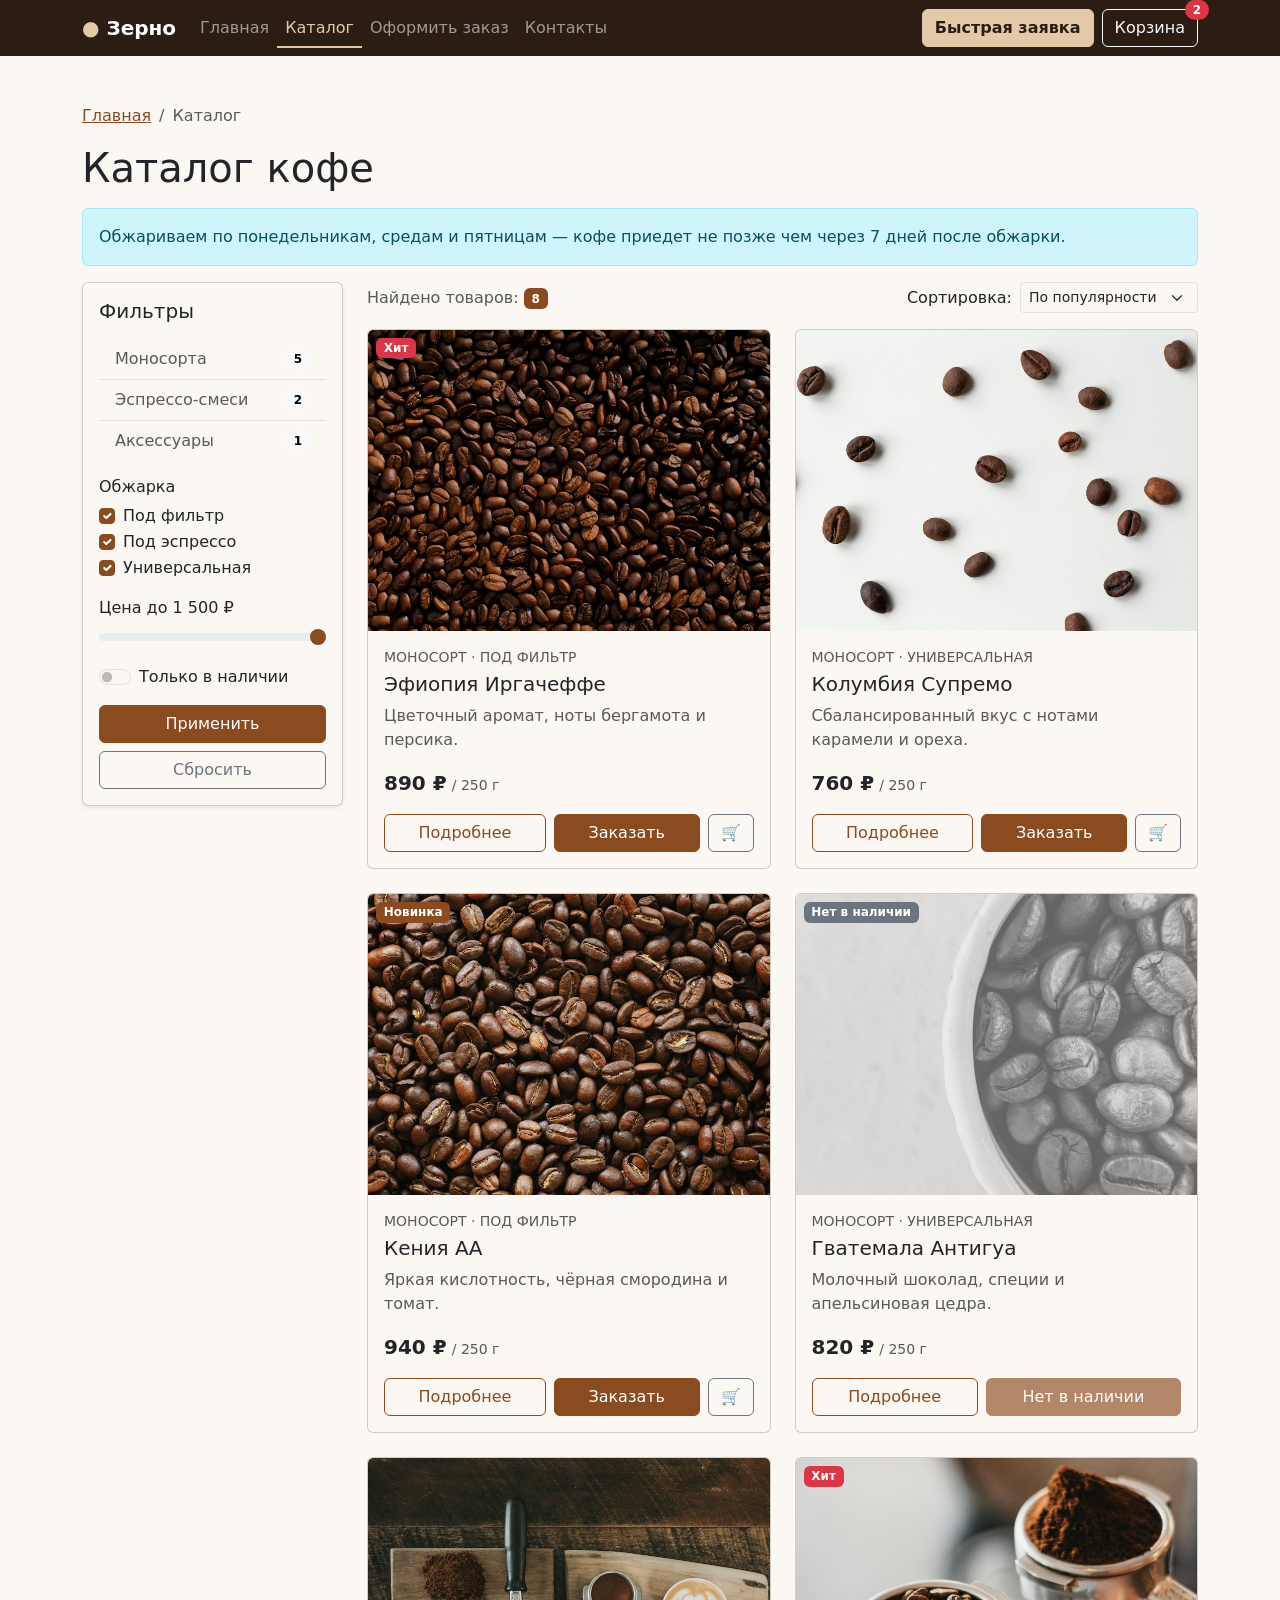
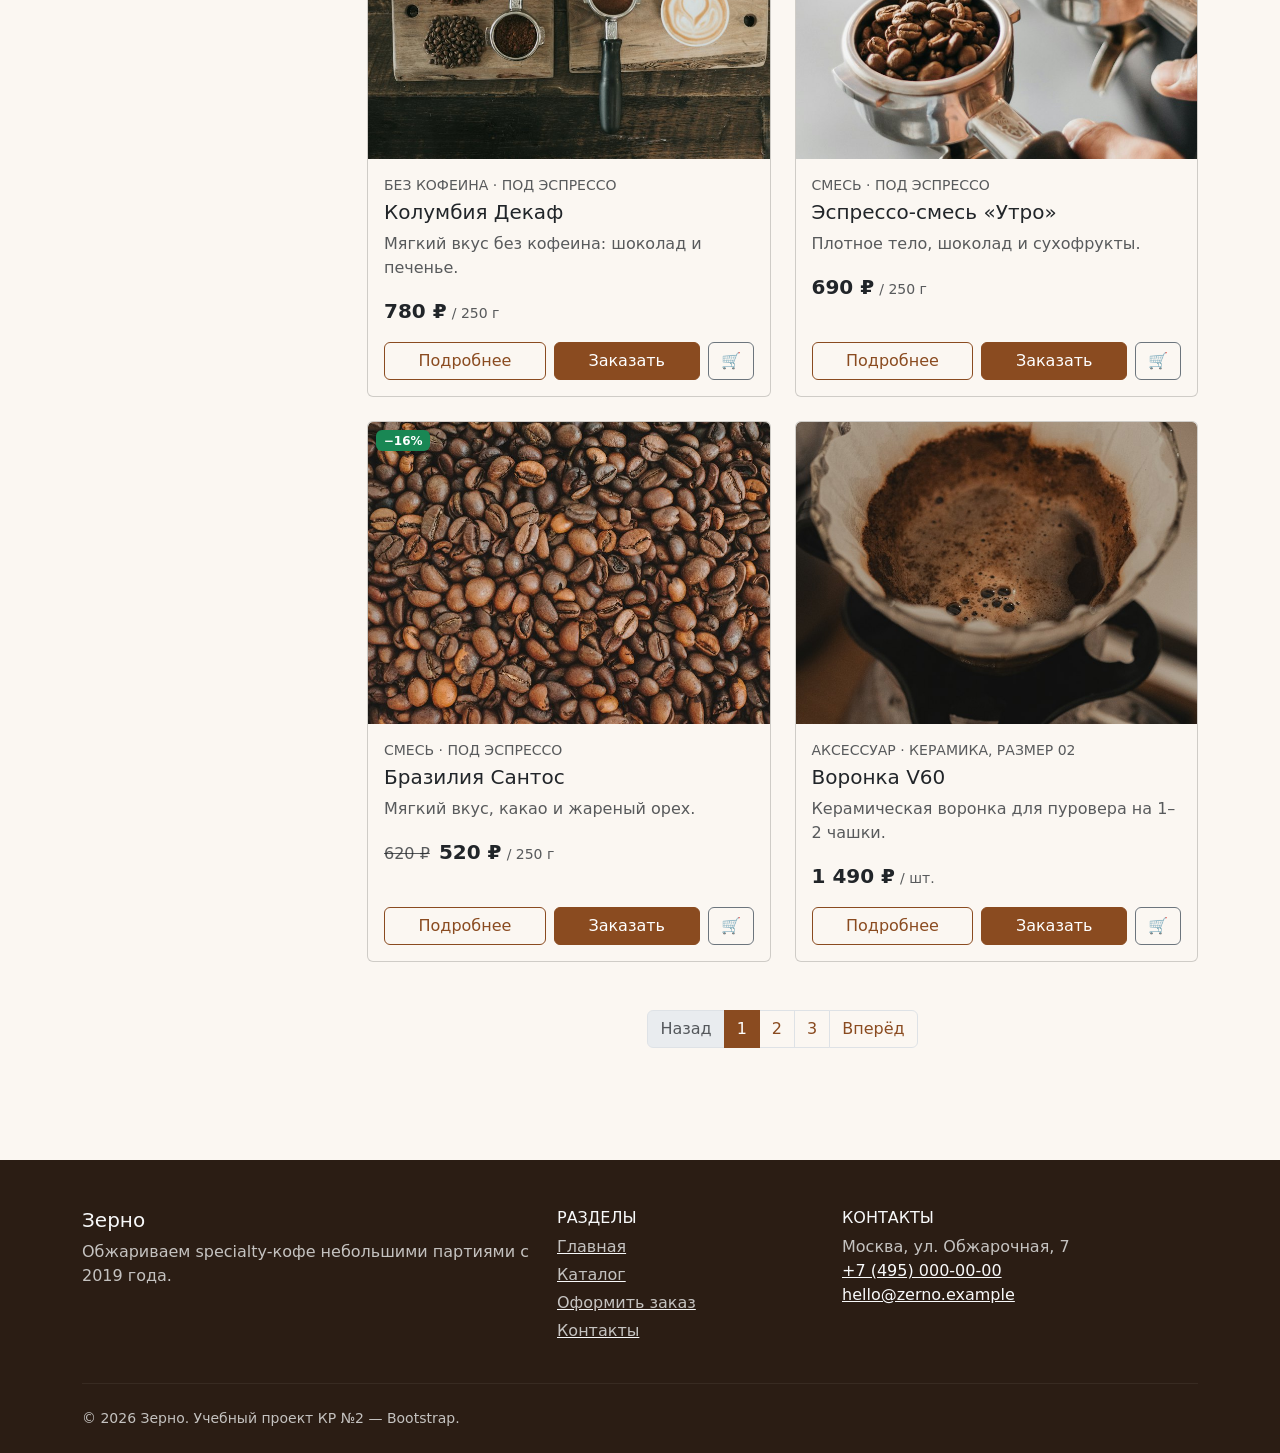
==== catalog.html @ fa315057 "fix: prepare Bootstrap project for submission" ====
<!DOCTYPE html>
<html lang="ru">
<head>
  <meta charset="UTF-8">
  <meta name="viewport" content="width=device-width, initial-scale=1.0">
  <title>Каталог — Зерно | Bootstrap</title>
  <meta name="description" content="Каталог кофе свежей обжарки на Bootstrap: моносорта, эспрессо-смеси и аксессуары.">
  <link rel="stylesheet" href="vendor/bootstrap/css/bootstrap.min.css">
  <link rel="stylesheet" href="css/custom.css">
</head>
<body>
  <nav class="navbar navbar-expand-lg navbar-dark bg-coffee sticky-top">
    <div class="container">
      <a class="navbar-brand fw-bold" href="index.html"><span class="brand-dot">●</span> Зерно</a>
      <button class="navbar-toggler" type="button" data-bs-toggle="collapse" data-bs-target="#mainNav"
        aria-controls="mainNav" aria-expanded="false" aria-label="Открыть меню">
        <span class="navbar-toggler-icon"></span>
      </button>
      <div class="collapse navbar-collapse" id="mainNav">
        <ul class="navbar-nav me-auto mb-2 mb-lg-0">
          <li class="nav-item"><a class="nav-link" href="index.html">Главная</a></li>
          <li class="nav-item"><a class="nav-link active" aria-current="page" href="catalog.html">Каталог</a></li>
          <li class="nav-item"><a class="nav-link" href="order.html">Оформить заказ</a></li>
          <li class="nav-item"><a class="nav-link" href="contacts.html">Контакты</a></li>
        </ul>
        <div class="d-flex gap-2 mt-3 mt-lg-0">
          <button class="btn btn-accent" type="button" data-bs-toggle="modal" data-bs-target="#orderModal">Быстрая заявка</button>
          <a class="btn btn-outline-light position-relative" href="order.html" aria-label="Корзина, 2 товара">
            Корзина
            <span class="position-absolute top-0 start-100 translate-middle badge rounded-pill bg-danger">2</span>
          </a>
        </div>
      </div>
    </div>
  </nav>

  <main class="container py-5">
    <nav aria-label="Хлебные крошки">
      <ol class="breadcrumb">
        <li class="breadcrumb-item"><a href="index.html">Главная</a></li>
        <li class="breadcrumb-item active" aria-current="page">Каталог</li>
      </ol>
    </nav>
    <h1 class="mb-3">Каталог кофе</h1>
    <div class="alert alert-info" role="alert">
      Обжариваем по понедельникам, средам и пятницам — кофе приедет не позже чем через 7 дней после обжарки.
    </div>

    <div class="row g-4">
        <div class="col-12 col-lg-3">
          <button class="btn btn-outline-primary w-100 d-lg-none mb-3" type="button" data-bs-toggle="collapse"
            data-bs-target="#filters" aria-expanded="false" aria-controls="filters">Показать фильтры</button>
          <div class="collapse d-lg-block" id="filters">
            <aside class="card shadow-sm filters-card" aria-label="Фильтры каталога">
              <div class="card-body">
                <h2 class="h5 mb-3">Фильтры</h2>
                <div class="list-group list-group-flush mb-3">
                  <a class="list-group-item list-group-item-action d-flex justify-content-between align-items-center" href="#">Моносорта<span class="badge text-bg-light rounded-pill">5</span></a>
                  <a class="list-group-item list-group-item-action d-flex justify-content-between align-items-center" href="#">Эспрессо-смеси<span class="badge text-bg-light rounded-pill">2</span></a>
                  <a class="list-group-item list-group-item-action d-flex justify-content-between align-items-center" href="#">Аксессуары<span class="badge text-bg-light rounded-pill">1</span></a>
                </div>
                <form action="#">
                  <h3 class="h6">Обжарка</h3>
                  <div class="form-check">
                    <input class="form-check-input" id="f-filter" type="checkbox" name="roast" value="filter" checked>
                    <label class="form-check-label" for="f-filter">Под фильтр</label>
                  </div>
                  <div class="form-check">
                    <input class="form-check-input" id="f-espresso" type="checkbox" name="roast" value="espresso" checked>
                    <label class="form-check-label" for="f-espresso">Под эспрессо</label>
                  </div>
                  <div class="form-check mb-3">
                    <input class="form-check-input" id="f-universal" type="checkbox" name="roast" value="universal" checked>
                    <label class="form-check-label" for="f-universal">Универсальная</label>
                  </div>
                  <label class="form-label h6" for="f-price">Цена до 1 500 ₽</label>
                  <input class="form-range mb-3" id="f-price" type="range" name="price" min="500" max="1500" step="50" value="1500">
                  <div class="form-check form-switch mb-3">
                    <input class="form-check-input" id="f-stock" type="checkbox" role="switch" name="in-stock">
                    <label class="form-check-label" for="f-stock">Только в наличии</label>
                  </div>
                  <div class="d-grid gap-2">
                    <button class="btn btn-primary" type="button">Применить</button>
                    <button class="btn btn-outline-secondary" type="reset">Сбросить</button>
                  </div>
                </form>
              </div>
            </aside>
          </div>
        </div>

        <div class="col-12 col-lg-9">
          <div class="d-flex flex-wrap justify-content-between align-items-center gap-2 mb-3">
            <p class="text-body-secondary mb-0">Найдено товаров: <span class="badge text-bg-primary">8</span></p>
            <div class="d-flex align-items-center gap-2">
              <label class="text-nowrap" for="sort">Сортировка:</label>
              <select class="form-select form-select-sm" id="sort" name="sort">
                <option value="popular">По популярности</option>
                <option value="price-asc">Сначала дешевле</option>
                <option value="price-desc">Сначала дороже</option>
              </select>
            </div>
          </div>
          <div class="row g-4">
            <div class="col-12 col-sm-6 col-xxl-4">
              <article class="card h-100 product-card">
                <span class="badge text-bg-danger position-absolute top-0 start-0 m-2">Хит</span>
                <img class="card-img-top" src="images/products/ethiopia.jpg" alt="Эфиопия Иргачеффе" width="800" height="600" loading="lazy">
                <div class="card-body d-flex flex-column">
                  <p class="small text-uppercase text-body-secondary mb-1">Моносорт · Под фильтр</p>
                  <h3 class="card-title h5">Эфиопия Иргачеффе</h3>
                  <p class="card-text text-body-secondary">Цветочный аромат, ноты бергамота и персика.</p>
                  <p class="mb-3"><span class="fs-5 fw-bold">890 ₽</span> <span class="small text-body-secondary">/ 250 г</span></p>
                  <div class="d-flex gap-2 mt-auto">
                    <a class="btn btn-outline-primary flex-fill" href="product.html">Подробнее</a>
                    <button class="btn btn-primary flex-fill" type="button" data-bs-toggle="modal" data-bs-target="#orderModal">Заказать</button>
                    <button class="btn btn-outline-secondary" type="button" data-cart-add aria-label="Добавить в корзину" title="В корзину">🛒</button>
                  </div>
                </div>
              </article>
            </div>
            <div class="col-12 col-sm-6 col-xxl-4">
              <article class="card h-100 product-card">
                <img class="card-img-top" src="images/products/colombia.jpg" alt="Колумбия Супремо" width="800" height="600" loading="lazy">
                <div class="card-body d-flex flex-column">
                  <p class="small text-uppercase text-body-secondary mb-1">Моносорт · Универсальная</p>
                  <h3 class="card-title h5">Колумбия Супремо</h3>
                  <p class="card-text text-body-secondary">Сбалансированный вкус с нотами карамели и ореха.</p>
                  <p class="mb-3"><span class="fs-5 fw-bold">760 ₽</span> <span class="small text-body-secondary">/ 250 г</span></p>
                  <div class="d-flex gap-2 mt-auto">
                    <a class="btn btn-outline-primary flex-fill" href="product.html">Подробнее</a>
                    <button class="btn btn-primary flex-fill" type="button" data-bs-toggle="modal" data-bs-target="#orderModal">Заказать</button>
                    <button class="btn btn-outline-secondary" type="button" data-cart-add aria-label="Добавить в корзину" title="В корзину">🛒</button>
                  </div>
                </div>
              </article>
            </div>
            <div class="col-12 col-sm-6 col-xxl-4">
              <article class="card h-100 product-card">
                <span class="badge text-bg-primary position-absolute top-0 start-0 m-2">Новинка</span>
                <img class="card-img-top" src="images/products/kenya.jpg" alt="Кения АА" width="800" height="600" loading="lazy">
                <div class="card-body d-flex flex-column">
                  <p class="small text-uppercase text-body-secondary mb-1">Моносорт · Под фильтр</p>
                  <h3 class="card-title h5">Кения АА</h3>
                  <p class="card-text text-body-secondary">Яркая кислотность, чёрная смородина и томат.</p>
                  <p class="mb-3"><span class="fs-5 fw-bold">940 ₽</span> <span class="small text-body-secondary">/ 250 г</span></p>
                  <div class="d-flex gap-2 mt-auto">
                    <a class="btn btn-outline-primary flex-fill" href="product.html">Подробнее</a>
                    <button class="btn btn-primary flex-fill" type="button" data-bs-toggle="modal" data-bs-target="#orderModal">Заказать</button>
                    <button class="btn btn-outline-secondary" type="button" data-cart-add aria-label="Добавить в корзину" title="В корзину">🛒</button>
                  </div>
                </div>
              </article>
            </div>
            <div class="col-12 col-sm-6 col-xxl-4">
              <article class="card h-100 product-card product-card--soldout">
                <span class="badge text-bg-secondary position-absolute top-0 start-0 m-2">Нет в наличии</span>
                <img class="card-img-top" src="images/products/guatemala.jpg" alt="Гватемала Антигуа" width="800" height="600" loading="lazy">
                <div class="card-body d-flex flex-column">
                  <p class="small text-uppercase text-body-secondary mb-1">Моносорт · Универсальная</p>
                  <h3 class="card-title h5">Гватемала Антигуа</h3>
                  <p class="card-text text-body-secondary">Молочный шоколад, специи и апельсиновая цедра.</p>
                  <p class="mb-3"><span class="fs-5 fw-bold">820 ₽</span> <span class="small text-body-secondary">/ 250 г</span></p>
                  <div class="d-flex gap-2 mt-auto">
                    <a class="btn btn-outline-primary flex-fill" href="product.html">Подробнее</a>
                    <button class="btn btn-primary flex-fill" type="button" disabled>Нет в наличии</button>
                  </div>
                </div>
              </article>
            </div>
            <div class="col-12 col-sm-6 col-xxl-4">
              <article class="card h-100 product-card">
                <img class="card-img-top" src="images/products/decaf.jpg" alt="Колумбия Декаф" width="800" height="600" loading="lazy">
                <div class="card-body d-flex flex-column">
                  <p class="small text-uppercase text-body-secondary mb-1">Без кофеина · Под эспрессо</p>
                  <h3 class="card-title h5">Колумбия Декаф</h3>
                  <p class="card-text text-body-secondary">Мягкий вкус без кофеина: шоколад и печенье.</p>
                  <p class="mb-3"><span class="fs-5 fw-bold">780 ₽</span> <span class="small text-body-secondary">/ 250 г</span></p>
                  <div class="d-flex gap-2 mt-auto">
                    <a class="btn btn-outline-primary flex-fill" href="product.html">Подробнее</a>
                    <button class="btn btn-primary flex-fill" type="button" data-bs-toggle="modal" data-bs-target="#orderModal">Заказать</button>
                    <button class="btn btn-outline-secondary" type="button" data-cart-add aria-label="Добавить в корзину" title="В корзину">🛒</button>
                  </div>
                </div>
              </article>
            </div>
            <div class="col-12 col-sm-6 col-xxl-4">
              <article class="card h-100 product-card">
                <span class="badge text-bg-danger position-absolute top-0 start-0 m-2">Хит</span>
                <img class="card-img-top" src="images/products/utro.jpg" alt="Эспрессо-смесь «Утро»" width="800" height="600" loading="lazy">
                <div class="card-body d-flex flex-column">
                  <p class="small text-uppercase text-body-secondary mb-1">Смесь · Под эспрессо</p>
                  <h3 class="card-title h5">Эспрессо-смесь «Утро»</h3>
                  <p class="card-text text-body-secondary">Плотное тело, шоколад и сухофрукты.</p>
                  <p class="mb-3"><span class="fs-5 fw-bold">690 ₽</span> <span class="small text-body-secondary">/ 250 г</span></p>
                  <div class="d-flex gap-2 mt-auto">
                    <a class="btn btn-outline-primary flex-fill" href="product.html">Подробнее</a>
                    <button class="btn btn-primary flex-fill" type="button" data-bs-toggle="modal" data-bs-target="#orderModal">Заказать</button>
                    <button class="btn btn-outline-secondary" type="button" data-cart-add aria-label="Добавить в корзину" title="В корзину">🛒</button>
                  </div>
                </div>
              </article>
            </div>
            <div class="col-12 col-sm-6 col-xxl-4">
              <article class="card h-100 product-card">
                <span class="badge text-bg-success position-absolute top-0 start-0 m-2">−16%</span>
                <img class="card-img-top" src="images/products/brazil.jpg" alt="Бразилия Сантос" width="800" height="600" loading="lazy">
                <div class="card-body d-flex flex-column">
                  <p class="small text-uppercase text-body-secondary mb-1">Смесь · Под эспрессо</p>
                  <h3 class="card-title h5">Бразилия Сантос</h3>
                  <p class="card-text text-body-secondary">Мягкий вкус, какао и жареный орех.</p>
                  <p class="mb-3"><s class="text-body-secondary me-1">620 ₽</s> <span class="fs-5 fw-bold">520 ₽</span> <span class="small text-body-secondary">/ 250 г</span></p>
                  <div class="d-flex gap-2 mt-auto">
                    <a class="btn btn-outline-primary flex-fill" href="product.html">Подробнее</a>
                    <button class="btn btn-primary flex-fill" type="button" data-bs-toggle="modal" data-bs-target="#orderModal">Заказать</button>
                    <button class="btn btn-outline-secondary" type="button" data-cart-add aria-label="Добавить в корзину" title="В корзину">🛒</button>
                  </div>
                </div>
              </article>
            </div>
            <div class="col-12 col-sm-6 col-xxl-4">
              <article class="card h-100 product-card">
                <img class="card-img-top" src="images/products/v60.jpg" alt="Воронка V60" width="800" height="600" loading="lazy">
                <div class="card-body d-flex flex-column">
                  <p class="small text-uppercase text-body-secondary mb-1">Аксессуар · Керамика, размер 02</p>
                  <h3 class="card-title h5">Воронка V60</h3>
                  <p class="card-text text-body-secondary">Керамическая воронка для пуровера на 1–2 чашки.</p>
                  <p class="mb-3"><span class="fs-5 fw-bold">1 490 ₽</span> <span class="small text-body-secondary">/ шт.</span></p>
                  <div class="d-flex gap-2 mt-auto">
                    <a class="btn btn-outline-primary flex-fill" href="product.html">Подробнее</a>
                    <button class="btn btn-primary flex-fill" type="button" data-bs-toggle="modal" data-bs-target="#orderModal">Заказать</button>
                    <button class="btn btn-outline-secondary" type="button" data-cart-add aria-label="Добавить в корзину" title="В корзину">🛒</button>
                  </div>
                </div>
              </article>
            </div>
          </div>

          <nav class="mt-5" aria-label="Страницы каталога">
            <ul class="pagination justify-content-center">
              <li class="page-item disabled"><span class="page-link">Назад</span></li>
              <li class="page-item active" aria-current="page"><span class="page-link">1</span></li>
              <li class="page-item"><a class="page-link" href="#">2</a></li>
              <li class="page-item"><a class="page-link" href="#">3</a></li>
              <li class="page-item"><a class="page-link" href="#">Вперёд</a></li>
            </ul>
          </nav>
        </div>
    </div>
  </main>

  <footer class="bg-coffee text-light pt-5 pb-4 mt-5">
    <div class="container">
      <div class="row g-4">
        <div class="col-12 col-md-5">
          <h2 class="h5">Зерно</h2>
          <p class="text-light text-opacity-75 mb-0">Обжариваем specialty-кофе небольшими партиями с 2019 года.</p>
        </div>
        <div class="col-6 col-md-3">
          <h2 class="h6 text-uppercase">Разделы</h2>
          <ul class="list-unstyled d-grid gap-1">
            <li><a class="link-light link-opacity-75 link-opacity-100-hover" href="index.html">Главная</a></li>
            <li><a class="link-light link-opacity-75 link-opacity-100-hover" href="catalog.html">Каталог</a></li>
            <li><a class="link-light link-opacity-75 link-opacity-100-hover" href="order.html">Оформить заказ</a></li>
            <li><a class="link-light link-opacity-75 link-opacity-100-hover" href="contacts.html">Контакты</a></li>
          </ul>
        </div>
        <div class="col-6 col-md-4">
          <h2 class="h6 text-uppercase">Контакты</h2>
          <address class="mb-0 text-light text-opacity-75">
            Москва, ул. Обжарочная, 7<br>
            <a class="link-light" href="tel:+74950000000">+7 (495) 000-00-00</a><br>
            <a class="link-light" href="mailto:hello@zerno.example">hello@zerno.example</a>
          </address>
        </div>
      </div>
      <hr class="border-light border-opacity-25 my-4">
      <p class="small text-light text-opacity-75 mb-0">&copy; 2026 Зерно. Учебный проект КР №2 — Bootstrap.</p>
    </div>
  </footer>

  <div class="modal fade" id="orderModal" tabindex="-1" aria-labelledby="orderModalLabel" aria-hidden="true">
    <div class="modal-dialog modal-dialog-centered">
      <div class="modal-content">
        <form class="needs-validation" action="#" method="post" novalidate>
          <div class="modal-header">
            <h2 class="modal-title fs-5" id="orderModalLabel">Быстрая заявка</h2>
            <button class="btn-close" type="button" data-bs-dismiss="modal" aria-label="Закрыть"></button>
          </div>
          <div class="modal-body">
            <p class="text-body-secondary small">Оставьте контакты — менеджер перезвонит и уточнит детали заказа.</p>
            <div class="row g-3">
              <div class="col-12">
                <label class="form-label" for="modal-name">Имя <span class="text-danger">*</span></label>
                <input class="form-control" id="modal-name" name="name" type="text" placeholder="Иван" minlength="2" autocomplete="given-name" required>
                <div class="invalid-feedback">Введите имя (минимум 2 символа).</div>
              </div>
              <div class="col-12">
                <label class="form-label" for="modal-phone">Телефон <span class="text-danger">*</span></label>
                <div class="input-group has-validation">
                  <span class="input-group-text">+7</span>
                  <input class="form-control" id="modal-phone" name="phone" type="tel" placeholder="999 123-45-67"
                    pattern="[0-9\s\-]{10,13}" autocomplete="tel-national" required>
                  <div class="invalid-feedback">Введите 10 цифр номера.</div>
                </div>
              </div>
              <div class="col-12">
                <label class="form-label" for="modal-email">E-mail <span class="text-danger">*</span></label>
                <div class="input-group has-validation">
                  <span class="input-group-text">@</span>
                  <input class="form-control" id="modal-email" name="email" type="email" placeholder="name@example.com" autocomplete="email" required>
                  <div class="invalid-feedback">Введите корректный e-mail.</div>
                </div>
              </div>
              <div class="col-12">
                <label class="form-label" for="modal-product">Товар <span class="text-danger">*</span></label>
                <select class="form-select" id="modal-product" name="product" required>
                  <option value="">Выберите товар</option>
                  <option value="ethiopia">Эфиопия Иргачеффе</option>
                  <option value="colombia">Колумбия Супремо</option>
                  <option value="kenya">Кения АА</option>
                  <option value="decaf">Колумбия Декаф</option>
                  <option value="utro">Эспрессо-смесь «Утро»</option>
                  <option value="brazil">Бразилия Сантос</option>
                  <option value="v60">Воронка V60</option>
                </select>
                <div class="invalid-feedback">Выберите товар.</div>
              </div>
              <div class="col-12">
                <label class="form-label" for="modal-comment">Комментарий</label>
                <textarea class="form-control" id="modal-comment" name="comment" rows="3" maxlength="500" placeholder="Например: позвоните перед доставкой"></textarea>
              </div>
              <div class="col-12">
                <div class="form-check">
                  <input class="form-check-input" id="modal-agree" name="agree" type="checkbox" required>
                  <label class="form-check-label" for="modal-agree">Я согласен на обработку персональных данных</label>
                  <div class="invalid-feedback">Нужно согласие на обработку данных.</div>
                </div>
              </div>
            </div>
          <div class="alert alert-success d-none mt-3 mb-0" role="alert" data-form-success>
            Заявка отправлена! Перезвоним в течение 30 минут.
          </div>
          </div>
          <div class="modal-footer">
            <button class="btn btn-outline-secondary" type="button" data-bs-dismiss="modal">Отмена</button>
            <button class="btn btn-primary" type="submit">Отправить заявку</button>
          </div>
        </form>
      </div>
    </div>
  </div>

  <div class="toast-container position-fixed bottom-0 end-0 p-3">
    <div class="toast align-items-center text-bg-dark border-0" id="cartToast" role="status" aria-live="polite" aria-atomic="true">
      <div class="d-flex">
        <div class="toast-body">Товар добавлен в корзину ☕</div>
        <button class="btn-close btn-close-white me-2 m-auto" type="button" data-bs-dismiss="toast" aria-label="Закрыть"></button>
      </div>
    </div>
  </div>

  <script src="vendor/bootstrap/js/bootstrap.bundle.min.js"></script>
  <script src="js/main.js"></script>
</body>
</html>
---- css/custom.css ----
/* =========================================================
   custom.css — точечная настройка проекта поверх Bootstrap.
   Подключается ПОСЛЕ bootstrap.min.css, поэтому может
   переопределять его стили. Bootstrap здесь не дублируется.
   ========================================================= */

/* 1. Фирменные цвета проекта */
:root {
  --brand-coffee: #2b1d14;
  --brand-primary: #8a4b20;
  --brand-primary-dark: #6a3812;
  --brand-accent: #e3c9a8;
  --brand-cream: #fbf7f2;

  /* Цвет ссылок и фокуса Bootstrap — в тон проекта */
  --bs-link-color: var(--brand-primary);
  --bs-link-color-rgb: 138, 75, 32;
  --bs-link-hover-color: var(--brand-primary-dark);
  --bs-link-hover-color-rgb: 106, 56, 18;
  --bs-primary-rgb: 138, 75, 32;
  --bs-body-bg: var(--brand-cream);
}

body {
  background-color: var(--brand-cream);
}

.bg-coffee {
  background-color: var(--brand-coffee);
}

.brand-dot {
  color: var(--brand-accent);
}

/* 2. Кнопки: переопределяем CSS-переменные компонента btn */
.btn-primary {
  --bs-btn-bg: var(--brand-primary);
  --bs-btn-border-color: var(--brand-primary);
  --bs-btn-hover-bg: var(--brand-primary-dark);
  --bs-btn-hover-border-color: var(--brand-primary-dark);
  --bs-btn-active-bg: var(--brand-primary-dark);
  --bs-btn-active-border-color: var(--brand-primary-dark);
  --bs-btn-disabled-bg: var(--brand-primary);
  --bs-btn-disabled-border-color: var(--brand-primary);
  --bs-btn-focus-shadow-rgb: 138, 75, 32;
}

.btn-outline-primary {
  --bs-btn-color: var(--brand-primary);
  --bs-btn-border-color: var(--brand-primary);
  --bs-btn-hover-bg: var(--brand-primary);
  --bs-btn-hover-border-color: var(--brand-primary);
  --bs-btn-active-bg: var(--brand-primary);
  --bs-btn-active-border-color: var(--brand-primary);
  --bs-btn-focus-shadow-rgb: 138, 75, 32;
}

/* Собственный вариант кнопки, которого нет в Bootstrap */
.btn-accent {
  --bs-btn-bg: var(--brand-accent);
  --bs-btn-border-color: var(--brand-accent);
  --bs-btn-color: var(--brand-coffee);
  --bs-btn-hover-bg: #ffffff;
  --bs-btn-hover-border-color: #ffffff;
  --bs-btn-hover-color: var(--brand-coffee);
  --bs-btn-active-bg: #ffffff;
  --bs-btn-active-color: var(--brand-coffee);
  --bs-btn-focus-shadow-rgb: 227, 201, 168;
  font-weight: 600;
}

/* 3. Навигация */
.navbar .nav-link.active {
  color: var(--brand-accent);
  box-shadow: inset 0 -2px 0 var(--brand-accent);
}

/* 4. Hero-блок */
.hero {
  background:
    radial-gradient(circle at 85% 20%, rgba(227, 201, 168, 0.25), transparent 45%),
    linear-gradient(135deg, var(--brand-coffee) 0%, #4a2e1c 100%);
}

/* 5. Преимущества */
.advantage-card__icon {
  display: inline-flex;
  align-items: center;
  justify-content: center;
  width: 56px;
  height: 56px;
  border-radius: 50%;
  background-color: var(--brand-accent);
  font-size: 1.6rem;
}

/* 6. Карточки товаров: собственная модификация card */
.product-card {
  overflow: hidden;
  transition: transform 0.2s ease, box-shadow 0.2s ease;
}

.product-card:hover {
  transform: translateY(-4px);
  box-shadow: 0 0.75rem 1.5rem rgba(43, 29, 20, 0.15);
}

.product-card .card-img-top,
#productGallery .carousel-item img {
  height: auto;
  aspect-ratio: 4 / 3;
  object-fit: cover;
}

.product-card .badge {
  z-index: 1;
}

.product-card--soldout .card-img-top {
  filter: grayscale(1);
  opacity: 0.6;
}

/* 7. Каталог: фильтры прилипают при прокрутке на больших экранах */
@media (min-width: 992px) {
  .filters-card {
    position: sticky;
    top: 5.5rem;
  }
}

.pagination {
  --bs-pagination-color: var(--brand-primary);
  --bs-pagination-hover-color: var(--brand-primary-dark);
  --bs-pagination-active-bg: var(--brand-primary);
  --bs-pagination-active-border-color: var(--brand-primary);
  --bs-pagination-focus-color: var(--brand-primary-dark);
}

.form-check-input:checked,
.form-range::-webkit-slider-thumb {
  background-color: var(--brand-primary);
  border-color: var(--brand-primary);
}

.form-range::-moz-range-thumb {
  background-color: var(--brand-primary);
}

/* 8. Видимый фокус полей формы в фирменном цвете */
.form-control:focus,
.form-select:focus,
.form-check-input:focus {
  border-color: var(--brand-accent);
  box-shadow: 0 0 0 0.25rem rgba(138, 75, 32, 0.25);
}

/* 9. Вкладки и аккордеон */
.nav-tabs .nav-link {
  color: var(--brand-primary);
}

.nav-tabs .nav-link.active {
  font-weight: 600;
  color: var(--brand-coffee);
}

.accordion {
  --bs-accordion-active-bg: #f1e3d3;
  --bs-accordion-active-color: var(--brand-coffee);
  --bs-accordion-btn-focus-box-shadow: 0 0 0 0.25rem rgba(138, 75, 32, 0.25);
}

/* 10. Страница заказа и контакты */
.progress-coffee {
  background-color: var(--brand-primary);
}

.order-summary {
  position: sticky;
  top: 5.5rem;
}

.map-placeholder {
  min-height: 280px;
  background-color: #f1e3d3;
  background-image:
    linear-gradient(90deg, rgba(255, 255, 255, 0.7) 2px, transparent 2px),
    linear-gradient(rgba(255, 255, 255, 0.7) 2px, transparent 2px);
  background-size: 48px 48px;
}

/* 11. Карусель отзывов */
#reviewsCarousel .carousel-indicators {
  margin-bottom: 0;
}

/* 12. Уменьшение анимаций по настройке системы */
@media (prefers-reduced-motion: reduce) {
  .product-card {
    transition: none;
  }

  .product-card:hover {
    transform: none;
  }
}
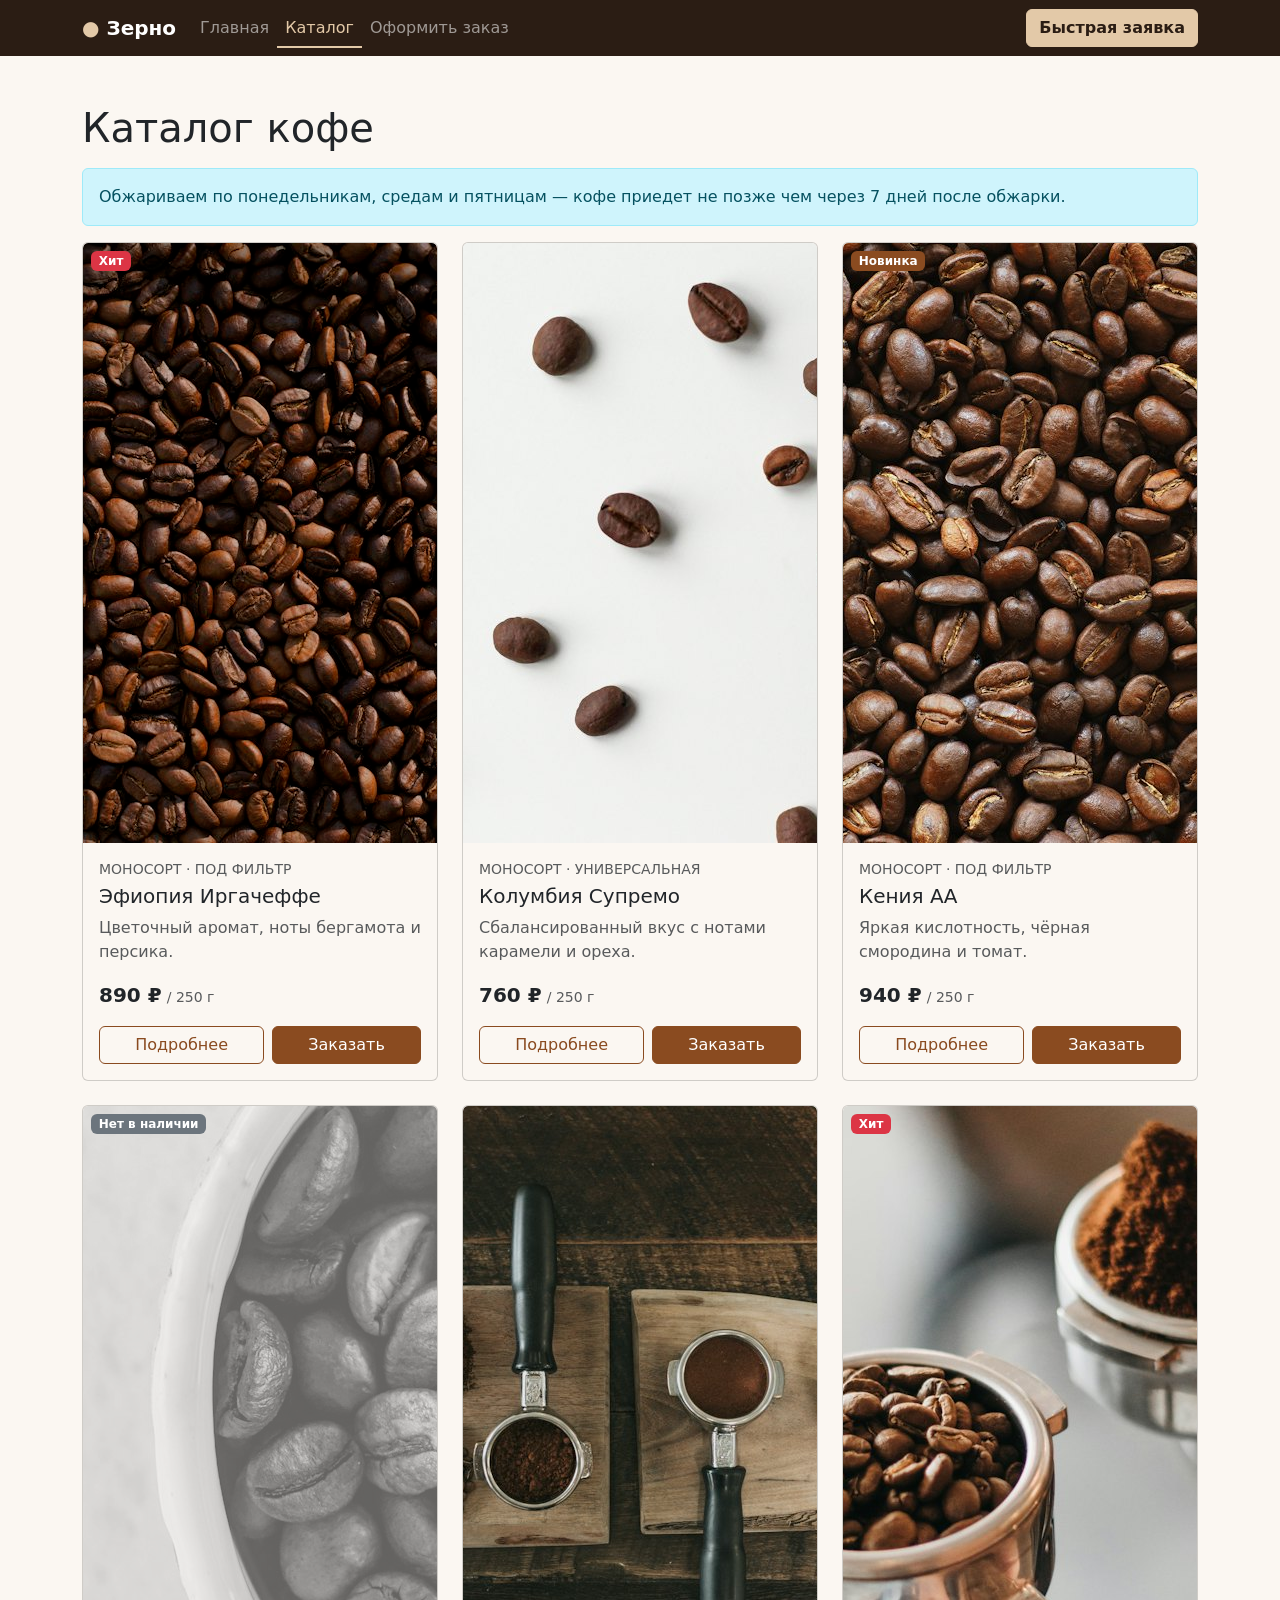
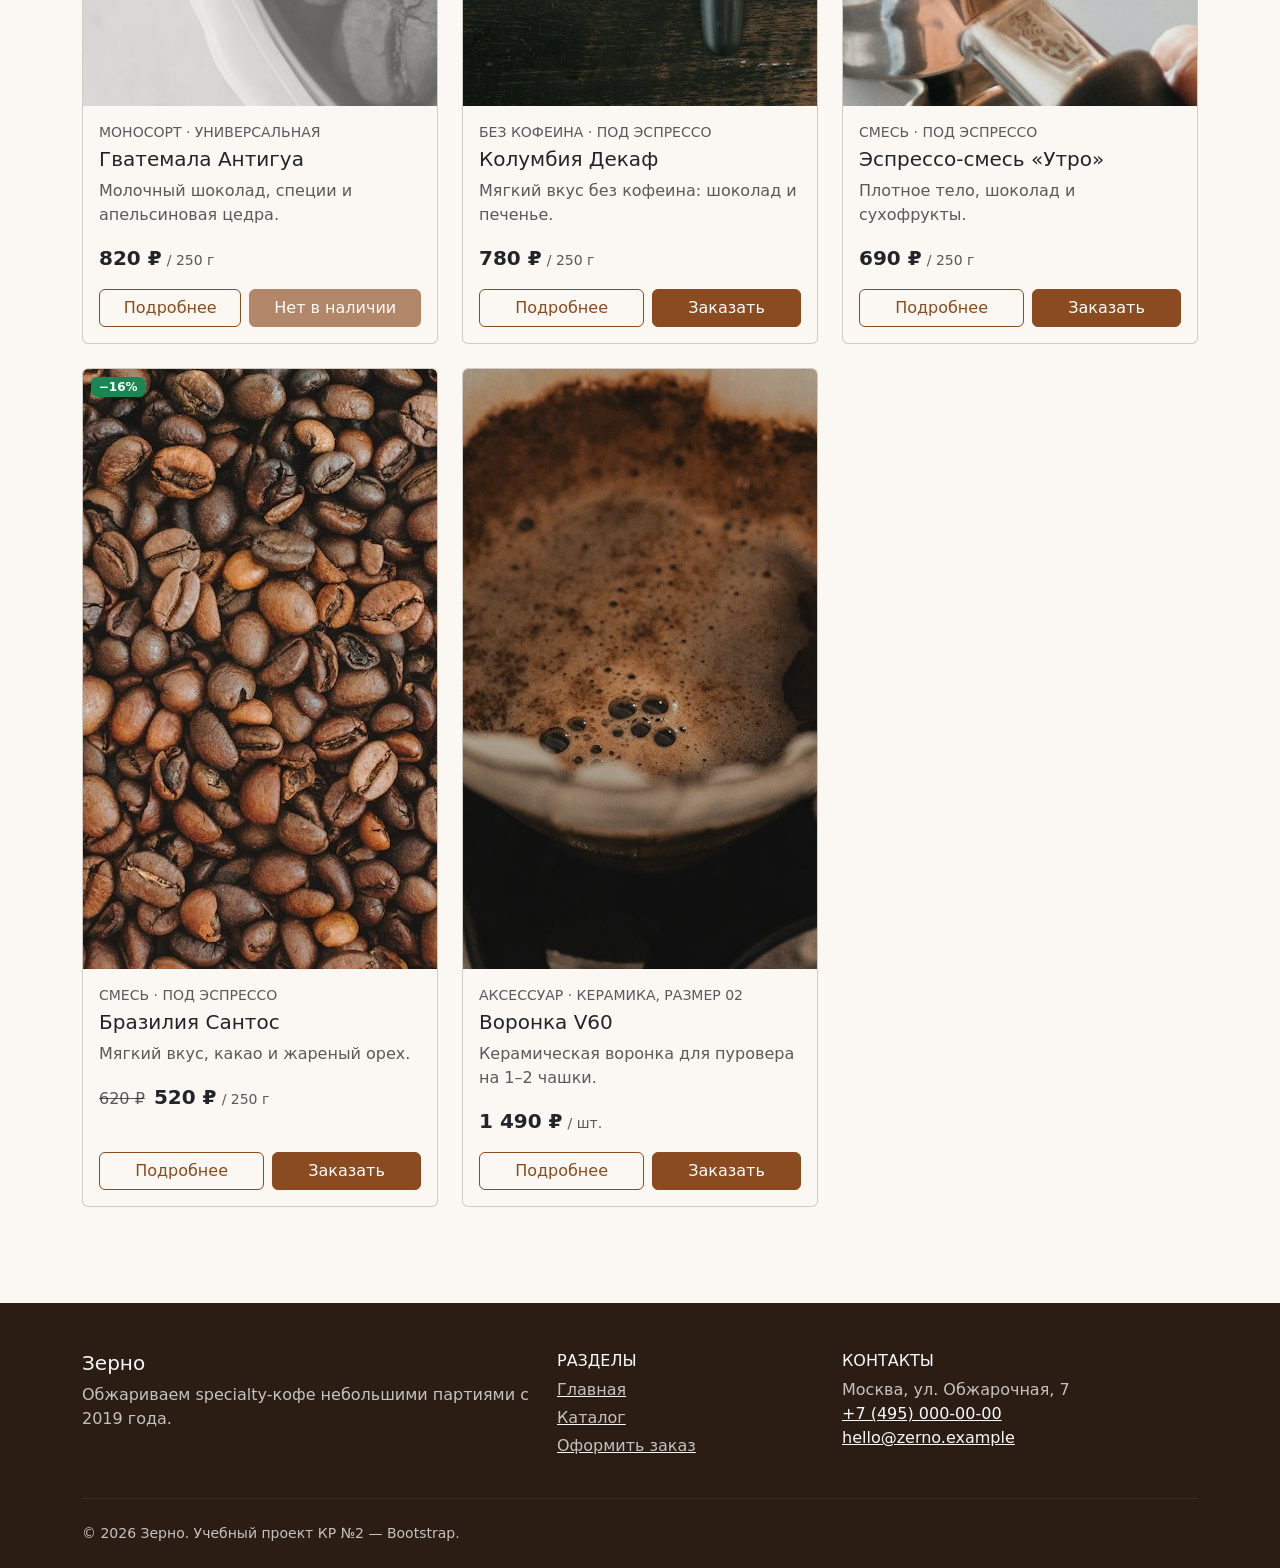
==== commit 7f1faa75: "Merge pull request #2 from kikimor0607/feature/bootstrap-components Add Bootstrap components pages" ====
--- a/catalog.html
+++ b/catalog.html
@@ -5,7 +5,7 @@
   <meta name="viewport" content="width=device-width, initial-scale=1.0">
   <title>Каталог — Зерно | Bootstrap</title>
   <meta name="description" content="Каталог кофе свежей обжарки на Bootstrap: моносорта, эспрессо-смеси и аксессуары.">
-  <link rel="stylesheet" href="vendor/bootstrap/css/bootstrap.min.css">
+  <link href="https://cdn.jsdelivr.net/npm/bootstrap@5.3.8/dist/css/bootstrap.min.css" rel="stylesheet">
   <link rel="stylesheet" href="css/custom.css">
 </head>
 <body>
@@ -21,88 +21,24 @@
           <li class="nav-item"><a class="nav-link" href="index.html">Главная</a></li>
           <li class="nav-item"><a class="nav-link active" aria-current="page" href="catalog.html">Каталог</a></li>
           <li class="nav-item"><a class="nav-link" href="order.html">Оформить заказ</a></li>
-          <li class="nav-item"><a class="nav-link" href="contacts.html">Контакты</a></li>
         </ul>
         <div class="d-flex gap-2 mt-3 mt-lg-0">
           <button class="btn btn-accent" type="button" data-bs-toggle="modal" data-bs-target="#orderModal">Быстрая заявка</button>
-          <a class="btn btn-outline-light position-relative" href="order.html" aria-label="Корзина, 2 товара">
-            Корзина
-            <span class="position-absolute top-0 start-100 translate-middle badge rounded-pill bg-danger">2</span>
-          </a>
         </div>
       </div>
     </div>
   </nav>
 
   <main class="container py-5">
-    <nav aria-label="Хлебные крошки">
-      <ol class="breadcrumb">
-        <li class="breadcrumb-item"><a href="index.html">Главная</a></li>
-        <li class="breadcrumb-item active" aria-current="page">Каталог</li>
-      </ol>
-    </nav>
     <h1 class="mb-3">Каталог кофе</h1>
     <div class="alert alert-info" role="alert">
       Обжариваем по понедельникам, средам и пятницам — кофе приедет не позже чем через 7 дней после обжарки.
     </div>
 
     <div class="row g-4">
-        <div class="col-12 col-lg-3">
-          <button class="btn btn-outline-primary w-100 d-lg-none mb-3" type="button" data-bs-toggle="collapse"
-            data-bs-target="#filters" aria-expanded="false" aria-controls="filters">Показать фильтры</button>
-          <div class="collapse d-lg-block" id="filters">
-            <aside class="card shadow-sm filters-card" aria-label="Фильтры каталога">
-              <div class="card-body">
-                <h2 class="h5 mb-3">Фильтры</h2>
-                <div class="list-group list-group-flush mb-3">
-                  <a class="list-group-item list-group-item-action d-flex justify-content-between align-items-center" href="#">Моносорта<span class="badge text-bg-light rounded-pill">5</span></a>
-                  <a class="list-group-item list-group-item-action d-flex justify-content-between align-items-center" href="#">Эспрессо-смеси<span class="badge text-bg-light rounded-pill">2</span></a>
-                  <a class="list-group-item list-group-item-action d-flex justify-content-between align-items-center" href="#">Аксессуары<span class="badge text-bg-light rounded-pill">1</span></a>
-                </div>
-                <form action="#">
-                  <h3 class="h6">Обжарка</h3>
-                  <div class="form-check">
-                    <input class="form-check-input" id="f-filter" type="checkbox" name="roast" value="filter" checked>
-                    <label class="form-check-label" for="f-filter">Под фильтр</label>
-                  </div>
-                  <div class="form-check">
-                    <input class="form-check-input" id="f-espresso" type="checkbox" name="roast" value="espresso" checked>
-                    <label class="form-check-label" for="f-espresso">Под эспрессо</label>
-                  </div>
-                  <div class="form-check mb-3">
-                    <input class="form-check-input" id="f-universal" type="checkbox" name="roast" value="universal" checked>
-                    <label class="form-check-label" for="f-universal">Универсальная</label>
-                  </div>
-                  <label class="form-label h6" for="f-price">Цена до 1 500 ₽</label>
-                  <input class="form-range mb-3" id="f-price" type="range" name="price" min="500" max="1500" step="50" value="1500">
-                  <div class="form-check form-switch mb-3">
-                    <input class="form-check-input" id="f-stock" type="checkbox" role="switch" name="in-stock">
-                    <label class="form-check-label" for="f-stock">Только в наличии</label>
-                  </div>
-                  <div class="d-grid gap-2">
-                    <button class="btn btn-primary" type="button">Применить</button>
-                    <button class="btn btn-outline-secondary" type="reset">Сбросить</button>
-                  </div>
-                </form>
-              </div>
-            </aside>
-          </div>
-        </div>
-
-        <div class="col-12 col-lg-9">
-          <div class="d-flex flex-wrap justify-content-between align-items-center gap-2 mb-3">
-            <p class="text-body-secondary mb-0">Найдено товаров: <span class="badge text-bg-primary">8</span></p>
-            <div class="d-flex align-items-center gap-2">
-              <label class="text-nowrap" for="sort">Сортировка:</label>
-              <select class="form-select form-select-sm" id="sort" name="sort">
-                <option value="popular">По популярности</option>
-                <option value="price-asc">Сначала дешевле</option>
-                <option value="price-desc">Сначала дороже</option>
-              </select>
-            </div>
-          </div>
+        <div class="col-12">
           <div class="row g-4">
-            <div class="col-12 col-sm-6 col-xxl-4">
+            <div class="col-12 col-md-6 col-lg-4">
               <article class="card h-100 product-card">
                 <span class="badge text-bg-danger position-absolute top-0 start-0 m-2">Хит</span>
                 <img class="card-img-top" src="images/products/ethiopia.jpg" alt="Эфиопия Иргачеффе" width="800" height="600" loading="lazy">
@@ -114,12 +50,11 @@
                   <div class="d-flex gap-2 mt-auto">
                     <a class="btn btn-outline-primary flex-fill" href="product.html">Подробнее</a>
                     <button class="btn btn-primary flex-fill" type="button" data-bs-toggle="modal" data-bs-target="#orderModal">Заказать</button>
-                    <button class="btn btn-outline-secondary" type="button" data-cart-add aria-label="Добавить в корзину" title="В корзину">🛒</button>
-                  </div>
-                </div>
-              </article>
-            </div>
-            <div class="col-12 col-sm-6 col-xxl-4">
+                  </div>
+                </div>
+              </article>
+            </div>
+            <div class="col-12 col-md-6 col-lg-4">
               <article class="card h-100 product-card">
                 <img class="card-img-top" src="images/products/colombia.jpg" alt="Колумбия Супремо" width="800" height="600" loading="lazy">
                 <div class="card-body d-flex flex-column">
@@ -130,12 +65,11 @@
                   <div class="d-flex gap-2 mt-auto">
                     <a class="btn btn-outline-primary flex-fill" href="product.html">Подробнее</a>
                     <button class="btn btn-primary flex-fill" type="button" data-bs-toggle="modal" data-bs-target="#orderModal">Заказать</button>
-                    <button class="btn btn-outline-secondary" type="button" data-cart-add aria-label="Добавить в корзину" title="В корзину">🛒</button>
-                  </div>
-                </div>
-              </article>
-            </div>
-            <div class="col-12 col-sm-6 col-xxl-4">
+                  </div>
+                </div>
+              </article>
+            </div>
+            <div class="col-12 col-md-6 col-lg-4">
               <article class="card h-100 product-card">
                 <span class="badge text-bg-primary position-absolute top-0 start-0 m-2">Новинка</span>
                 <img class="card-img-top" src="images/products/kenya.jpg" alt="Кения АА" width="800" height="600" loading="lazy">
@@ -147,12 +81,11 @@
                   <div class="d-flex gap-2 mt-auto">
                     <a class="btn btn-outline-primary flex-fill" href="product.html">Подробнее</a>
                     <button class="btn btn-primary flex-fill" type="button" data-bs-toggle="modal" data-bs-target="#orderModal">Заказать</button>
-                    <button class="btn btn-outline-secondary" type="button" data-cart-add aria-label="Добавить в корзину" title="В корзину">🛒</button>
-                  </div>
-                </div>
-              </article>
-            </div>
-            <div class="col-12 col-sm-6 col-xxl-4">
+                  </div>
+                </div>
+              </article>
+            </div>
+            <div class="col-12 col-md-6 col-lg-4">
               <article class="card h-100 product-card product-card--soldout">
                 <span class="badge text-bg-secondary position-absolute top-0 start-0 m-2">Нет в наличии</span>
                 <img class="card-img-top" src="images/products/guatemala.jpg" alt="Гватемала Антигуа" width="800" height="600" loading="lazy">
@@ -168,7 +101,7 @@
                 </div>
               </article>
             </div>
-            <div class="col-12 col-sm-6 col-xxl-4">
+            <div class="col-12 col-md-6 col-lg-4">
               <article class="card h-100 product-card">
                 <img class="card-img-top" src="images/products/decaf.jpg" alt="Колумбия Декаф" width="800" height="600" loading="lazy">
                 <div class="card-body d-flex flex-column">
@@ -179,12 +112,11 @@
                   <div class="d-flex gap-2 mt-auto">
                     <a class="btn btn-outline-primary flex-fill" href="product.html">Подробнее</a>
                     <button class="btn btn-primary flex-fill" type="button" data-bs-toggle="modal" data-bs-target="#orderModal">Заказать</button>
-                    <button class="btn btn-outline-secondary" type="button" data-cart-add aria-label="Добавить в корзину" title="В корзину">🛒</button>
-                  </div>
-                </div>
-              </article>
-            </div>
-            <div class="col-12 col-sm-6 col-xxl-4">
+                  </div>
+                </div>
+              </article>
+            </div>
+            <div class="col-12 col-md-6 col-lg-4">
               <article class="card h-100 product-card">
                 <span class="badge text-bg-danger position-absolute top-0 start-0 m-2">Хит</span>
                 <img class="card-img-top" src="images/products/utro.jpg" alt="Эспрессо-смесь «Утро»" width="800" height="600" loading="lazy">
@@ -196,12 +128,11 @@
                   <div class="d-flex gap-2 mt-auto">
                     <a class="btn btn-outline-primary flex-fill" href="product.html">Подробнее</a>
                     <button class="btn btn-primary flex-fill" type="button" data-bs-toggle="modal" data-bs-target="#orderModal">Заказать</button>
-                    <button class="btn btn-outline-secondary" type="button" data-cart-add aria-label="Добавить в корзину" title="В корзину">🛒</button>
-                  </div>
-                </div>
-              </article>
-            </div>
-            <div class="col-12 col-sm-6 col-xxl-4">
+                  </div>
+                </div>
+              </article>
+            </div>
+            <div class="col-12 col-md-6 col-lg-4">
               <article class="card h-100 product-card">
                 <span class="badge text-bg-success position-absolute top-0 start-0 m-2">−16%</span>
                 <img class="card-img-top" src="images/products/brazil.jpg" alt="Бразилия Сантос" width="800" height="600" loading="lazy">
@@ -213,12 +144,11 @@
                   <div class="d-flex gap-2 mt-auto">
                     <a class="btn btn-outline-primary flex-fill" href="product.html">Подробнее</a>
                     <button class="btn btn-primary flex-fill" type="button" data-bs-toggle="modal" data-bs-target="#orderModal">Заказать</button>
-                    <button class="btn btn-outline-secondary" type="button" data-cart-add aria-label="Добавить в корзину" title="В корзину">🛒</button>
-                  </div>
-                </div>
-              </article>
-            </div>
-            <div class="col-12 col-sm-6 col-xxl-4">
+                  </div>
+                </div>
+              </article>
+            </div>
+            <div class="col-12 col-md-6 col-lg-4">
               <article class="card h-100 product-card">
                 <img class="card-img-top" src="images/products/v60.jpg" alt="Воронка V60" width="800" height="600" loading="lazy">
                 <div class="card-body d-flex flex-column">
@@ -229,22 +159,11 @@
                   <div class="d-flex gap-2 mt-auto">
                     <a class="btn btn-outline-primary flex-fill" href="product.html">Подробнее</a>
                     <button class="btn btn-primary flex-fill" type="button" data-bs-toggle="modal" data-bs-target="#orderModal">Заказать</button>
-                    <button class="btn btn-outline-secondary" type="button" data-cart-add aria-label="Добавить в корзину" title="В корзину">🛒</button>
-                  </div>
-                </div>
-              </article>
-            </div>
-          </div>
-
-          <nav class="mt-5" aria-label="Страницы каталога">
-            <ul class="pagination justify-content-center">
-              <li class="page-item disabled"><span class="page-link">Назад</span></li>
-              <li class="page-item active" aria-current="page"><span class="page-link">1</span></li>
-              <li class="page-item"><a class="page-link" href="#">2</a></li>
-              <li class="page-item"><a class="page-link" href="#">3</a></li>
-              <li class="page-item"><a class="page-link" href="#">Вперёд</a></li>
-            </ul>
-          </nav>
+                  </div>
+                </div>
+              </article>
+            </div>
+          </div>
         </div>
     </div>
   </main>
@@ -262,7 +181,6 @@
             <li><a class="link-light link-opacity-75 link-opacity-100-hover" href="index.html">Главная</a></li>
             <li><a class="link-light link-opacity-75 link-opacity-100-hover" href="catalog.html">Каталог</a></li>
             <li><a class="link-light link-opacity-75 link-opacity-100-hover" href="order.html">Оформить заказ</a></li>
-            <li><a class="link-light link-opacity-75 link-opacity-100-hover" href="contacts.html">Контакты</a></li>
           </ul>
         </div>
         <div class="col-6 col-md-4">
@@ -282,7 +200,7 @@
   <div class="modal fade" id="orderModal" tabindex="-1" aria-labelledby="orderModalLabel" aria-hidden="true">
     <div class="modal-dialog modal-dialog-centered">
       <div class="modal-content">
-        <form class="needs-validation" action="#" method="post" novalidate>
+        <form class="needs-validation" action="#" method="post">
           <div class="modal-header">
             <h2 class="modal-title fs-5" id="orderModalLabel">Быстрая заявка</h2>
             <button class="btn-close" type="button" data-bs-dismiss="modal" aria-label="Закрыть"></button>
@@ -338,9 +256,6 @@
                 </div>
               </div>
             </div>
-          <div class="alert alert-success d-none mt-3 mb-0" role="alert" data-form-success>
-            Заявка отправлена! Перезвоним в течение 30 минут.
-          </div>
           </div>
           <div class="modal-footer">
             <button class="btn btn-outline-secondary" type="button" data-bs-dismiss="modal">Отмена</button>
@@ -351,16 +266,6 @@
     </div>
   </div>
 
-  <div class="toast-container position-fixed bottom-0 end-0 p-3">
-    <div class="toast align-items-center text-bg-dark border-0" id="cartToast" role="status" aria-live="polite" aria-atomic="true">
-      <div class="d-flex">
-        <div class="toast-body">Товар добавлен в корзину ☕</div>
-        <button class="btn-close btn-close-white me-2 m-auto" type="button" data-bs-dismiss="toast" aria-label="Закрыть"></button>
-      </div>
-    </div>
-  </div>
-
-  <script src="vendor/bootstrap/js/bootstrap.bundle.min.js"></script>
-  <script src="js/main.js"></script>
+  <script src="https://cdn.jsdelivr.net/npm/bootstrap@5.3.8/dist/js/bootstrap.bundle.min.js"></script>
 </body>
 </html>
--- a/css/custom.css
+++ b/css/custom.css
@@ -106,9 +106,7 @@
   box-shadow: 0 0.75rem 1.5rem rgba(43, 29, 20, 0.15);
 }
 
-.product-card .card-img-top,
-#productGallery .carousel-item img {
-  height: auto;
+.product-card .card-img-top {
   aspect-ratio: 4 / 3;
   object-fit: cover;
 }
@@ -120,32 +118,6 @@
 .product-card--soldout .card-img-top {
   filter: grayscale(1);
   opacity: 0.6;
-}
-
-/* 7. Каталог: фильтры прилипают при прокрутке на больших экранах */
-@media (min-width: 992px) {
-  .filters-card {
-    position: sticky;
-    top: 5.5rem;
-  }
-}
-
-.pagination {
-  --bs-pagination-color: var(--brand-primary);
-  --bs-pagination-hover-color: var(--brand-primary-dark);
-  --bs-pagination-active-bg: var(--brand-primary);
-  --bs-pagination-active-border-color: var(--brand-primary);
-  --bs-pagination-focus-color: var(--brand-primary-dark);
-}
-
-.form-check-input:checked,
-.form-range::-webkit-slider-thumb {
-  background-color: var(--brand-primary);
-  border-color: var(--brand-primary);
-}
-
-.form-range::-moz-range-thumb {
-  background-color: var(--brand-primary);
 }
 
 /* 8. Видимый фокус полей формы в фирменном цвете */
@@ -172,37 +144,3 @@
   --bs-accordion-btn-focus-box-shadow: 0 0 0 0.25rem rgba(138, 75, 32, 0.25);
 }
 
-/* 10. Страница заказа и контакты */
-.progress-coffee {
-  background-color: var(--brand-primary);
-}
-
-.order-summary {
-  position: sticky;
-  top: 5.5rem;
-}
-
-.map-placeholder {
-  min-height: 280px;
-  background-color: #f1e3d3;
-  background-image:
-    linear-gradient(90deg, rgba(255, 255, 255, 0.7) 2px, transparent 2px),
-    linear-gradient(rgba(255, 255, 255, 0.7) 2px, transparent 2px);
-  background-size: 48px 48px;
-}
-
-/* 11. Карусель отзывов */
-#reviewsCarousel .carousel-indicators {
-  margin-bottom: 0;
-}
-
-/* 12. Уменьшение анимаций по настройке системы */
-@media (prefers-reduced-motion: reduce) {
-  .product-card {
-    transition: none;
-  }
-
-  .product-card:hover {
-    transform: none;
-  }
-}
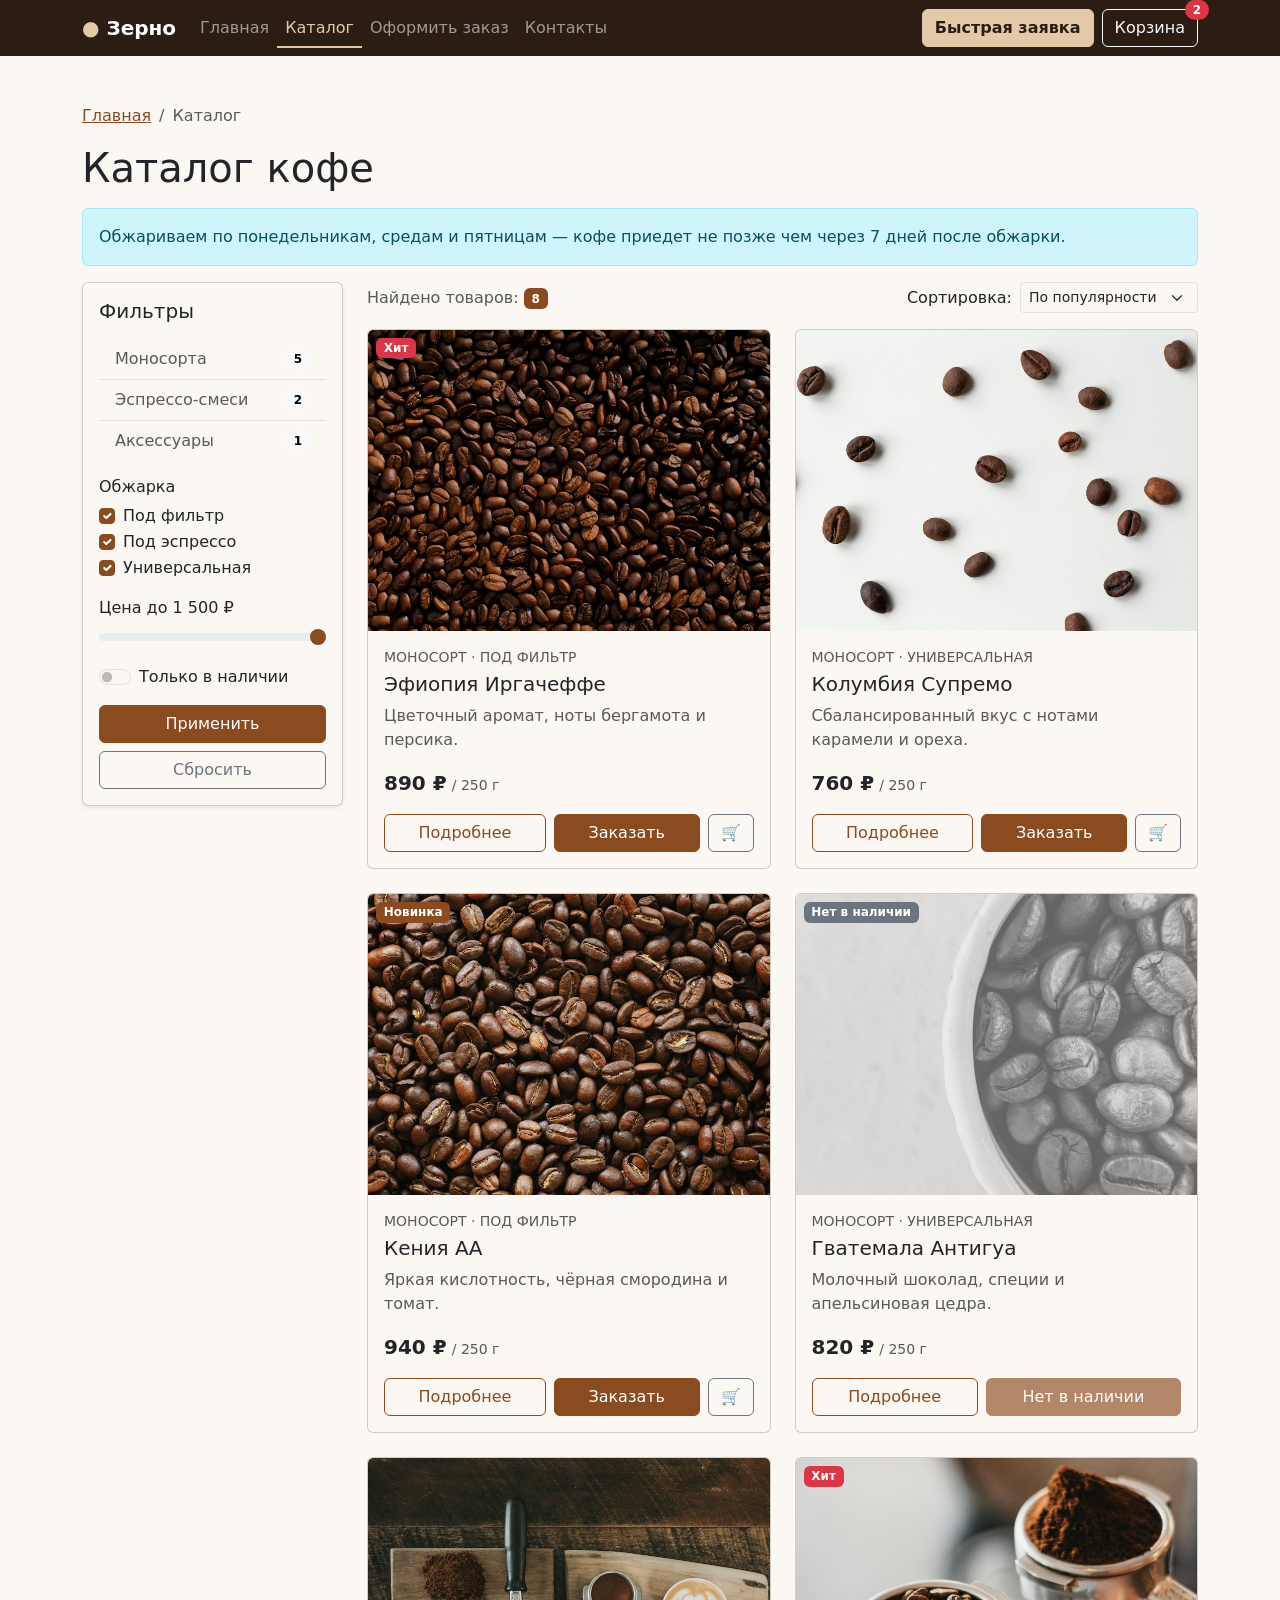
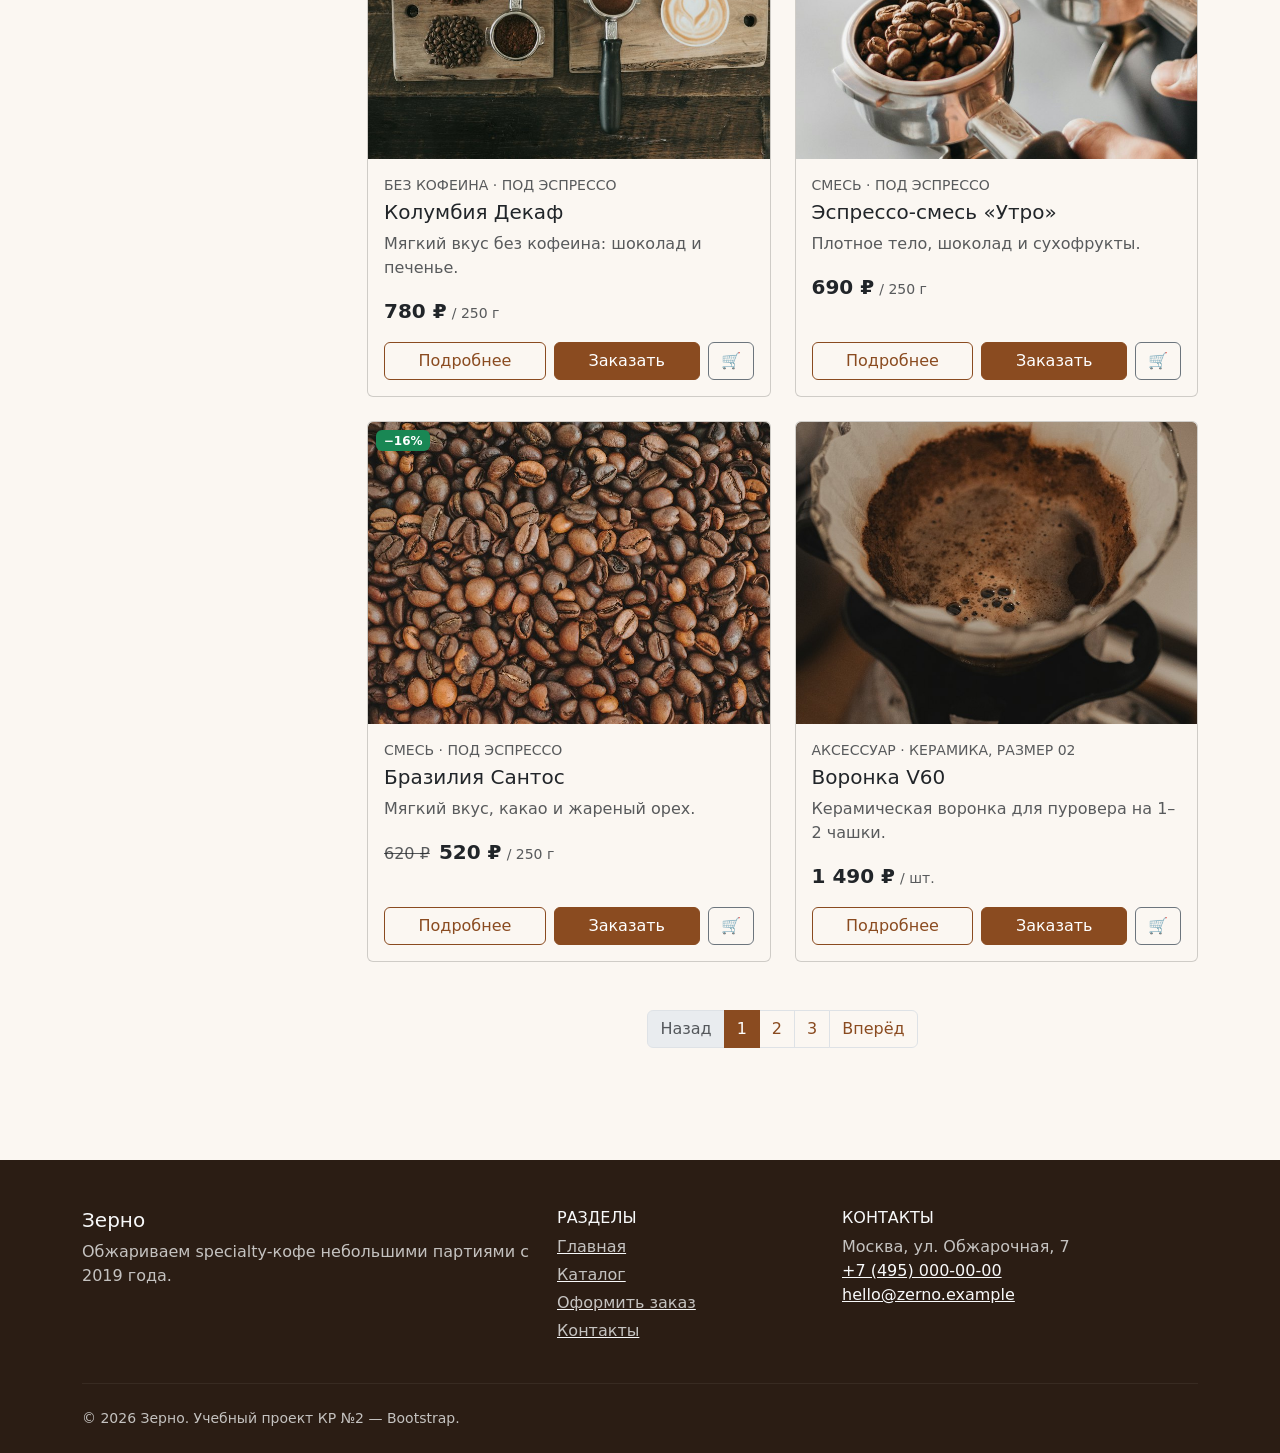
==== commit 3a4e9587: "Merge pull request #3 from kikimor0607/fix/kr2-final-check Prepare Bootstrap project for submission" ====
--- a/catalog.html
+++ b/catalog.html
@@ -5,7 +5,7 @@
   <meta name="viewport" content="width=device-width, initial-scale=1.0">
   <title>Каталог — Зерно | Bootstrap</title>
   <meta name="description" content="Каталог кофе свежей обжарки на Bootstrap: моносорта, эспрессо-смеси и аксессуары.">
-  <link href="https://cdn.jsdelivr.net/npm/bootstrap@5.3.8/dist/css/bootstrap.min.css" rel="stylesheet">
+  <link rel="stylesheet" href="vendor/bootstrap/css/bootstrap.min.css">
   <link rel="stylesheet" href="css/custom.css">
 </head>
 <body>
@@ -21,24 +21,88 @@
           <li class="nav-item"><a class="nav-link" href="index.html">Главная</a></li>
           <li class="nav-item"><a class="nav-link active" aria-current="page" href="catalog.html">Каталог</a></li>
           <li class="nav-item"><a class="nav-link" href="order.html">Оформить заказ</a></li>
+          <li class="nav-item"><a class="nav-link" href="contacts.html">Контакты</a></li>
         </ul>
         <div class="d-flex gap-2 mt-3 mt-lg-0">
           <button class="btn btn-accent" type="button" data-bs-toggle="modal" data-bs-target="#orderModal">Быстрая заявка</button>
+          <a class="btn btn-outline-light position-relative" href="order.html" aria-label="Корзина, 2 товара">
+            Корзина
+            <span class="position-absolute top-0 start-100 translate-middle badge rounded-pill bg-danger">2</span>
+          </a>
         </div>
       </div>
     </div>
   </nav>
 
   <main class="container py-5">
+    <nav aria-label="Хлебные крошки">
+      <ol class="breadcrumb">
+        <li class="breadcrumb-item"><a href="index.html">Главная</a></li>
+        <li class="breadcrumb-item active" aria-current="page">Каталог</li>
+      </ol>
+    </nav>
     <h1 class="mb-3">Каталог кофе</h1>
     <div class="alert alert-info" role="alert">
       Обжариваем по понедельникам, средам и пятницам — кофе приедет не позже чем через 7 дней после обжарки.
     </div>
 
     <div class="row g-4">
-        <div class="col-12">
+        <div class="col-12 col-lg-3">
+          <button class="btn btn-outline-primary w-100 d-lg-none mb-3" type="button" data-bs-toggle="collapse"
+            data-bs-target="#filters" aria-expanded="false" aria-controls="filters">Показать фильтры</button>
+          <div class="collapse d-lg-block" id="filters">
+            <aside class="card shadow-sm filters-card" aria-label="Фильтры каталога">
+              <div class="card-body">
+                <h2 class="h5 mb-3">Фильтры</h2>
+                <div class="list-group list-group-flush mb-3">
+                  <a class="list-group-item list-group-item-action d-flex justify-content-between align-items-center" href="#">Моносорта<span class="badge text-bg-light rounded-pill">5</span></a>
+                  <a class="list-group-item list-group-item-action d-flex justify-content-between align-items-center" href="#">Эспрессо-смеси<span class="badge text-bg-light rounded-pill">2</span></a>
+                  <a class="list-group-item list-group-item-action d-flex justify-content-between align-items-center" href="#">Аксессуары<span class="badge text-bg-light rounded-pill">1</span></a>
+                </div>
+                <form action="#">
+                  <h3 class="h6">Обжарка</h3>
+                  <div class="form-check">
+                    <input class="form-check-input" id="f-filter" type="checkbox" name="roast" value="filter" checked>
+                    <label class="form-check-label" for="f-filter">Под фильтр</label>
+                  </div>
+                  <div class="form-check">
+                    <input class="form-check-input" id="f-espresso" type="checkbox" name="roast" value="espresso" checked>
+                    <label class="form-check-label" for="f-espresso">Под эспрессо</label>
+                  </div>
+                  <div class="form-check mb-3">
+                    <input class="form-check-input" id="f-universal" type="checkbox" name="roast" value="universal" checked>
+                    <label class="form-check-label" for="f-universal">Универсальная</label>
+                  </div>
+                  <label class="form-label h6" for="f-price">Цена до 1 500 ₽</label>
+                  <input class="form-range mb-3" id="f-price" type="range" name="price" min="500" max="1500" step="50" value="1500">
+                  <div class="form-check form-switch mb-3">
+                    <input class="form-check-input" id="f-stock" type="checkbox" role="switch" name="in-stock">
+                    <label class="form-check-label" for="f-stock">Только в наличии</label>
+                  </div>
+                  <div class="d-grid gap-2">
+                    <button class="btn btn-primary" type="button">Применить</button>
+                    <button class="btn btn-outline-secondary" type="reset">Сбросить</button>
+                  </div>
+                </form>
+              </div>
+            </aside>
+          </div>
+        </div>
+
+        <div class="col-12 col-lg-9">
+          <div class="d-flex flex-wrap justify-content-between align-items-center gap-2 mb-3">
+            <p class="text-body-secondary mb-0">Найдено товаров: <span class="badge text-bg-primary">8</span></p>
+            <div class="d-flex align-items-center gap-2">
+              <label class="text-nowrap" for="sort">Сортировка:</label>
+              <select class="form-select form-select-sm" id="sort" name="sort">
+                <option value="popular">По популярности</option>
+                <option value="price-asc">Сначала дешевле</option>
+                <option value="price-desc">Сначала дороже</option>
+              </select>
+            </div>
+          </div>
           <div class="row g-4">
-            <div class="col-12 col-md-6 col-lg-4">
+            <div class="col-12 col-sm-6 col-xxl-4">
               <article class="card h-100 product-card">
                 <span class="badge text-bg-danger position-absolute top-0 start-0 m-2">Хит</span>
                 <img class="card-img-top" src="images/products/ethiopia.jpg" alt="Эфиопия Иргачеффе" width="800" height="600" loading="lazy">
@@ -50,11 +114,12 @@
                   <div class="d-flex gap-2 mt-auto">
                     <a class="btn btn-outline-primary flex-fill" href="product.html">Подробнее</a>
                     <button class="btn btn-primary flex-fill" type="button" data-bs-toggle="modal" data-bs-target="#orderModal">Заказать</button>
-                  </div>
-                </div>
-              </article>
-            </div>
-            <div class="col-12 col-md-6 col-lg-4">
+                    <button class="btn btn-outline-secondary" type="button" data-cart-add aria-label="Добавить в корзину" title="В корзину">🛒</button>
+                  </div>
+                </div>
+              </article>
+            </div>
+            <div class="col-12 col-sm-6 col-xxl-4">
               <article class="card h-100 product-card">
                 <img class="card-img-top" src="images/products/colombia.jpg" alt="Колумбия Супремо" width="800" height="600" loading="lazy">
                 <div class="card-body d-flex flex-column">
@@ -65,11 +130,12 @@
                   <div class="d-flex gap-2 mt-auto">
                     <a class="btn btn-outline-primary flex-fill" href="product.html">Подробнее</a>
                     <button class="btn btn-primary flex-fill" type="button" data-bs-toggle="modal" data-bs-target="#orderModal">Заказать</button>
-                  </div>
-                </div>
-              </article>
-            </div>
-            <div class="col-12 col-md-6 col-lg-4">
+                    <button class="btn btn-outline-secondary" type="button" data-cart-add aria-label="Добавить в корзину" title="В корзину">🛒</button>
+                  </div>
+                </div>
+              </article>
+            </div>
+            <div class="col-12 col-sm-6 col-xxl-4">
               <article class="card h-100 product-card">
                 <span class="badge text-bg-primary position-absolute top-0 start-0 m-2">Новинка</span>
                 <img class="card-img-top" src="images/products/kenya.jpg" alt="Кения АА" width="800" height="600" loading="lazy">
@@ -81,11 +147,12 @@
                   <div class="d-flex gap-2 mt-auto">
                     <a class="btn btn-outline-primary flex-fill" href="product.html">Подробнее</a>
                     <button class="btn btn-primary flex-fill" type="button" data-bs-toggle="modal" data-bs-target="#orderModal">Заказать</button>
-                  </div>
-                </div>
-              </article>
-            </div>
-            <div class="col-12 col-md-6 col-lg-4">
+                    <button class="btn btn-outline-secondary" type="button" data-cart-add aria-label="Добавить в корзину" title="В корзину">🛒</button>
+                  </div>
+                </div>
+              </article>
+            </div>
+            <div class="col-12 col-sm-6 col-xxl-4">
               <article class="card h-100 product-card product-card--soldout">
                 <span class="badge text-bg-secondary position-absolute top-0 start-0 m-2">Нет в наличии</span>
                 <img class="card-img-top" src="images/products/guatemala.jpg" alt="Гватемала Антигуа" width="800" height="600" loading="lazy">
@@ -101,7 +168,7 @@
                 </div>
               </article>
             </div>
-            <div class="col-12 col-md-6 col-lg-4">
+            <div class="col-12 col-sm-6 col-xxl-4">
               <article class="card h-100 product-card">
                 <img class="card-img-top" src="images/products/decaf.jpg" alt="Колумбия Декаф" width="800" height="600" loading="lazy">
                 <div class="card-body d-flex flex-column">
@@ -112,11 +179,12 @@
                   <div class="d-flex gap-2 mt-auto">
                     <a class="btn btn-outline-primary flex-fill" href="product.html">Подробнее</a>
                     <button class="btn btn-primary flex-fill" type="button" data-bs-toggle="modal" data-bs-target="#orderModal">Заказать</button>
-                  </div>
-                </div>
-              </article>
-            </div>
-            <div class="col-12 col-md-6 col-lg-4">
+                    <button class="btn btn-outline-secondary" type="button" data-cart-add aria-label="Добавить в корзину" title="В корзину">🛒</button>
+                  </div>
+                </div>
+              </article>
+            </div>
+            <div class="col-12 col-sm-6 col-xxl-4">
               <article class="card h-100 product-card">
                 <span class="badge text-bg-danger position-absolute top-0 start-0 m-2">Хит</span>
                 <img class="card-img-top" src="images/products/utro.jpg" alt="Эспрессо-смесь «Утро»" width="800" height="600" loading="lazy">
@@ -128,11 +196,12 @@
                   <div class="d-flex gap-2 mt-auto">
                     <a class="btn btn-outline-primary flex-fill" href="product.html">Подробнее</a>
                     <button class="btn btn-primary flex-fill" type="button" data-bs-toggle="modal" data-bs-target="#orderModal">Заказать</button>
-                  </div>
-                </div>
-              </article>
-            </div>
-            <div class="col-12 col-md-6 col-lg-4">
+                    <button class="btn btn-outline-secondary" type="button" data-cart-add aria-label="Добавить в корзину" title="В корзину">🛒</button>
+                  </div>
+                </div>
+              </article>
+            </div>
+            <div class="col-12 col-sm-6 col-xxl-4">
               <article class="card h-100 product-card">
                 <span class="badge text-bg-success position-absolute top-0 start-0 m-2">−16%</span>
                 <img class="card-img-top" src="images/products/brazil.jpg" alt="Бразилия Сантос" width="800" height="600" loading="lazy">
@@ -144,11 +213,12 @@
                   <div class="d-flex gap-2 mt-auto">
                     <a class="btn btn-outline-primary flex-fill" href="product.html">Подробнее</a>
                     <button class="btn btn-primary flex-fill" type="button" data-bs-toggle="modal" data-bs-target="#orderModal">Заказать</button>
-                  </div>
-                </div>
-              </article>
-            </div>
-            <div class="col-12 col-md-6 col-lg-4">
+                    <button class="btn btn-outline-secondary" type="button" data-cart-add aria-label="Добавить в корзину" title="В корзину">🛒</button>
+                  </div>
+                </div>
+              </article>
+            </div>
+            <div class="col-12 col-sm-6 col-xxl-4">
               <article class="card h-100 product-card">
                 <img class="card-img-top" src="images/products/v60.jpg" alt="Воронка V60" width="800" height="600" loading="lazy">
                 <div class="card-body d-flex flex-column">
@@ -159,11 +229,22 @@
                   <div class="d-flex gap-2 mt-auto">
                     <a class="btn btn-outline-primary flex-fill" href="product.html">Подробнее</a>
                     <button class="btn btn-primary flex-fill" type="button" data-bs-toggle="modal" data-bs-target="#orderModal">Заказать</button>
-                  </div>
-                </div>
-              </article>
-            </div>
-          </div>
+                    <button class="btn btn-outline-secondary" type="button" data-cart-add aria-label="Добавить в корзину" title="В корзину">🛒</button>
+                  </div>
+                </div>
+              </article>
+            </div>
+          </div>
+
+          <nav class="mt-5" aria-label="Страницы каталога">
+            <ul class="pagination justify-content-center">
+              <li class="page-item disabled"><span class="page-link">Назад</span></li>
+              <li class="page-item active" aria-current="page"><span class="page-link">1</span></li>
+              <li class="page-item"><a class="page-link" href="#">2</a></li>
+              <li class="page-item"><a class="page-link" href="#">3</a></li>
+              <li class="page-item"><a class="page-link" href="#">Вперёд</a></li>
+            </ul>
+          </nav>
         </div>
     </div>
   </main>
@@ -181,6 +262,7 @@
             <li><a class="link-light link-opacity-75 link-opacity-100-hover" href="index.html">Главная</a></li>
             <li><a class="link-light link-opacity-75 link-opacity-100-hover" href="catalog.html">Каталог</a></li>
             <li><a class="link-light link-opacity-75 link-opacity-100-hover" href="order.html">Оформить заказ</a></li>
+            <li><a class="link-light link-opacity-75 link-opacity-100-hover" href="contacts.html">Контакты</a></li>
           </ul>
         </div>
         <div class="col-6 col-md-4">
@@ -200,7 +282,7 @@
   <div class="modal fade" id="orderModal" tabindex="-1" aria-labelledby="orderModalLabel" aria-hidden="true">
     <div class="modal-dialog modal-dialog-centered">
       <div class="modal-content">
-        <form class="needs-validation" action="#" method="post">
+        <form class="needs-validation" action="#" method="post" novalidate>
           <div class="modal-header">
             <h2 class="modal-title fs-5" id="orderModalLabel">Быстрая заявка</h2>
             <button class="btn-close" type="button" data-bs-dismiss="modal" aria-label="Закрыть"></button>
@@ -256,6 +338,9 @@
                 </div>
               </div>
             </div>
+          <div class="alert alert-success d-none mt-3 mb-0" role="alert" data-form-success>
+            Заявка отправлена! Перезвоним в течение 30 минут.
+          </div>
           </div>
           <div class="modal-footer">
             <button class="btn btn-outline-secondary" type="button" data-bs-dismiss="modal">Отмена</button>
@@ -266,6 +351,16 @@
     </div>
   </div>
 
-  <script src="https://cdn.jsdelivr.net/npm/bootstrap@5.3.8/dist/js/bootstrap.bundle.min.js"></script>
+  <div class="toast-container position-fixed bottom-0 end-0 p-3">
+    <div class="toast align-items-center text-bg-dark border-0" id="cartToast" role="status" aria-live="polite" aria-atomic="true">
+      <div class="d-flex">
+        <div class="toast-body">Товар добавлен в корзину ☕</div>
+        <button class="btn-close btn-close-white me-2 m-auto" type="button" data-bs-dismiss="toast" aria-label="Закрыть"></button>
+      </div>
+    </div>
+  </div>
+
+  <script src="vendor/bootstrap/js/bootstrap.bundle.min.js"></script>
+  <script src="js/main.js"></script>
 </body>
 </html>
--- a/css/custom.css
+++ b/css/custom.css
@@ -106,7 +106,9 @@
   box-shadow: 0 0.75rem 1.5rem rgba(43, 29, 20, 0.15);
 }
 
-.product-card .card-img-top {
+.product-card .card-img-top,
+#productGallery .carousel-item img {
+  height: auto;
   aspect-ratio: 4 / 3;
   object-fit: cover;
 }
@@ -118,6 +120,32 @@
 .product-card--soldout .card-img-top {
   filter: grayscale(1);
   opacity: 0.6;
+}
+
+/* 7. Каталог: фильтры прилипают при прокрутке на больших экранах */
+@media (min-width: 992px) {
+  .filters-card {
+    position: sticky;
+    top: 5.5rem;
+  }
+}
+
+.pagination {
+  --bs-pagination-color: var(--brand-primary);
+  --bs-pagination-hover-color: var(--brand-primary-dark);
+  --bs-pagination-active-bg: var(--brand-primary);
+  --bs-pagination-active-border-color: var(--brand-primary);
+  --bs-pagination-focus-color: var(--brand-primary-dark);
+}
+
+.form-check-input:checked,
+.form-range::-webkit-slider-thumb {
+  background-color: var(--brand-primary);
+  border-color: var(--brand-primary);
+}
+
+.form-range::-moz-range-thumb {
+  background-color: var(--brand-primary);
 }
 
 /* 8. Видимый фокус полей формы в фирменном цвете */
@@ -144,3 +172,37 @@
   --bs-accordion-btn-focus-box-shadow: 0 0 0 0.25rem rgba(138, 75, 32, 0.25);
 }
 
+/* 10. Страница заказа и контакты */
+.progress-coffee {
+  background-color: var(--brand-primary);
+}
+
+.order-summary {
+  position: sticky;
+  top: 5.5rem;
+}
+
+.map-placeholder {
+  min-height: 280px;
+  background-color: #f1e3d3;
+  background-image:
+    linear-gradient(90deg, rgba(255, 255, 255, 0.7) 2px, transparent 2px),
+    linear-gradient(rgba(255, 255, 255, 0.7) 2px, transparent 2px);
+  background-size: 48px 48px;
+}
+
+/* 11. Карусель отзывов */
+#reviewsCarousel .carousel-indicators {
+  margin-bottom: 0;
+}
+
+/* 12. Уменьшение анимаций по настройке системы */
+@media (prefers-reduced-motion: reduce) {
+  .product-card {
+    transition: none;
+  }
+
+  .product-card:hover {
+    transform: none;
+  }
+}
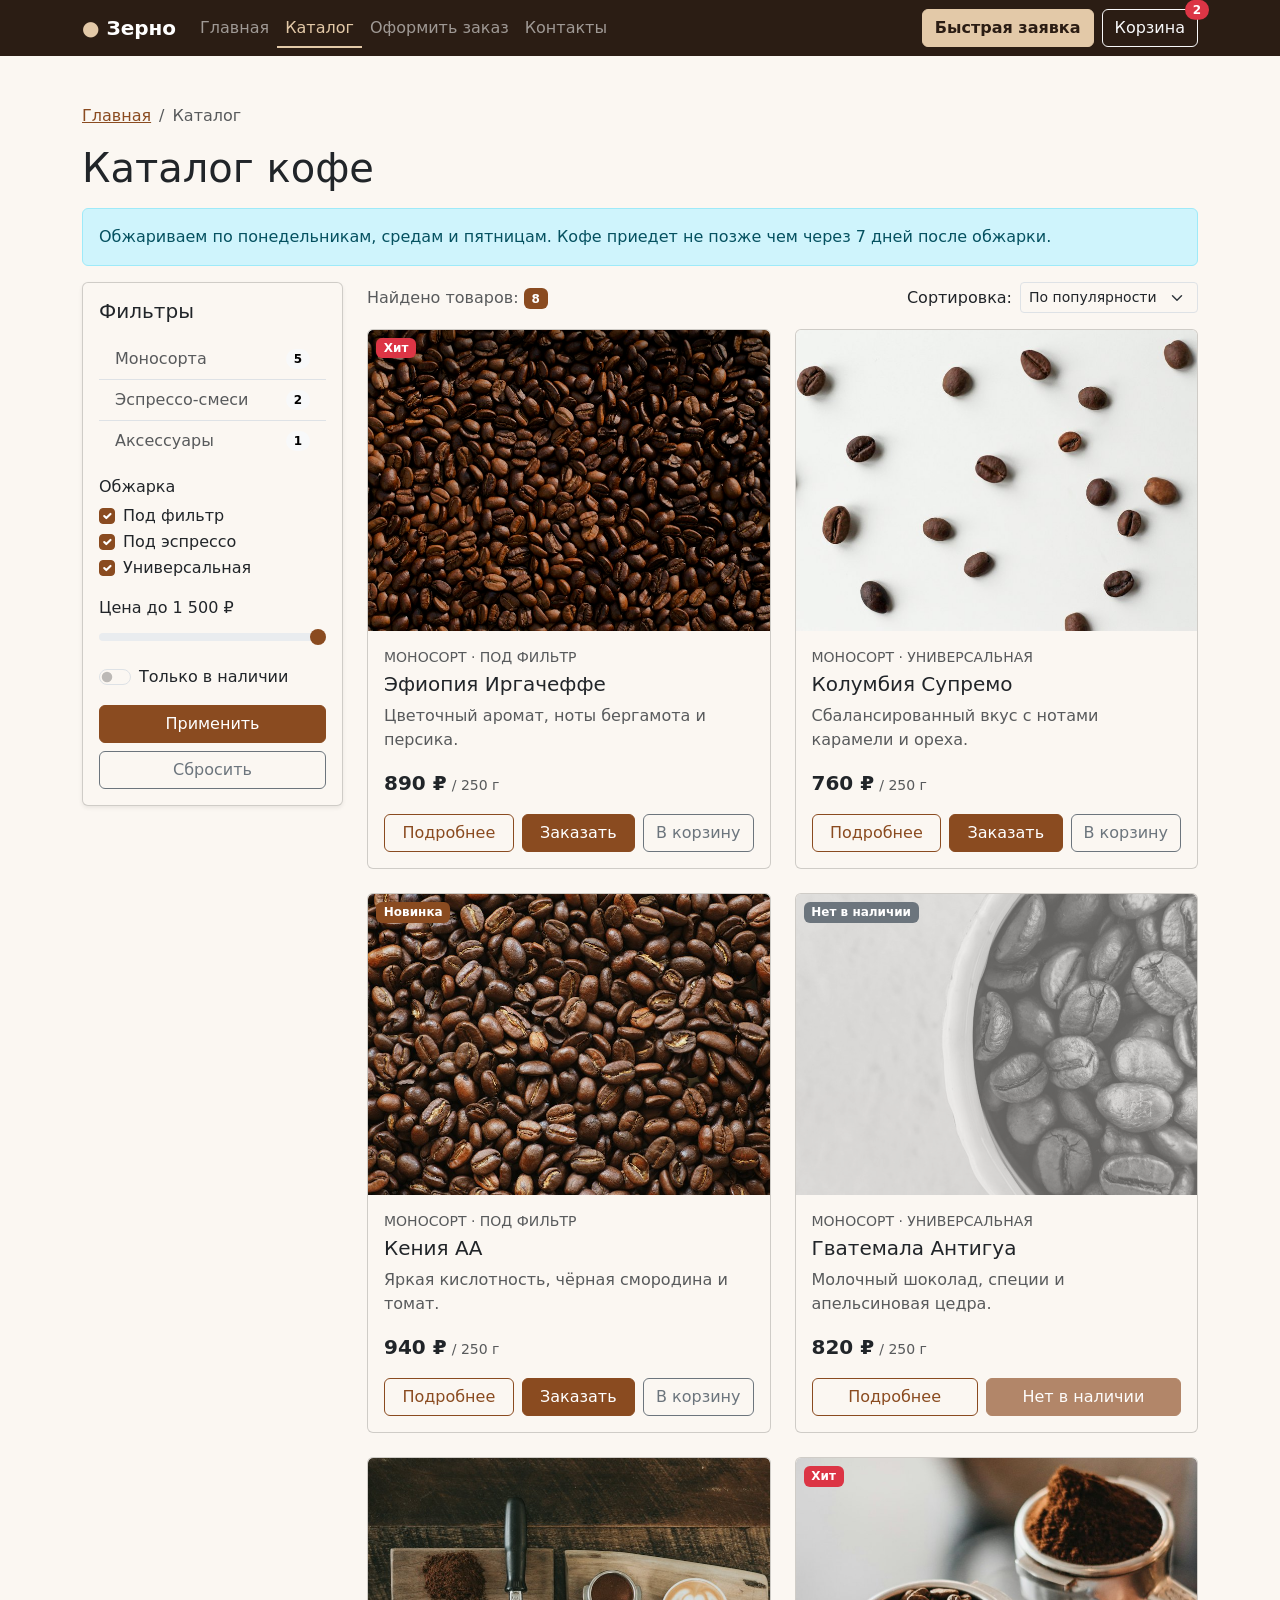
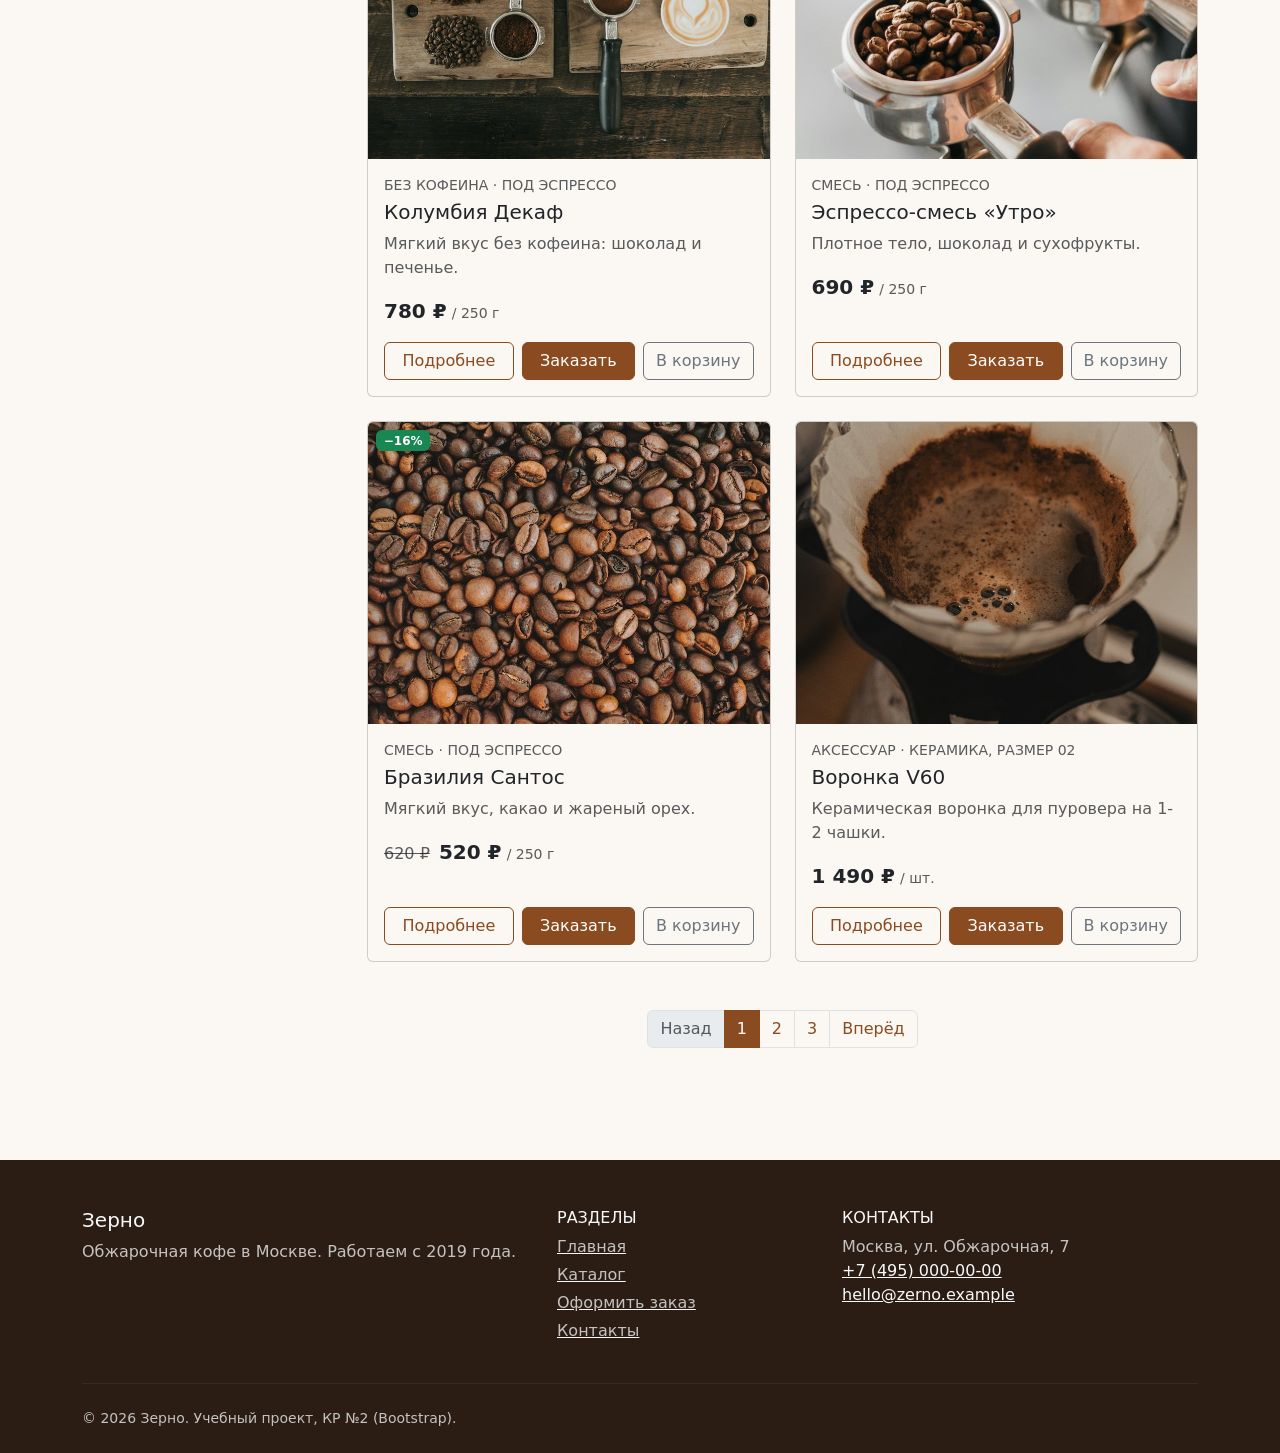
==== commit 324d7786: "fix: replace emoji, simplify texts and README" ====
--- a/catalog.html
+++ b/catalog.html
@@ -3,7 +3,7 @@
 <head>
   <meta charset="UTF-8">
   <meta name="viewport" content="width=device-width, initial-scale=1.0">
-  <title>Каталог — Зерно | Bootstrap</title>
+  <title>Каталог | Зерно</title>
   <meta name="description" content="Каталог кофе свежей обжарки на Bootstrap: моносорта, эспрессо-смеси и аксессуары.">
   <link rel="stylesheet" href="vendor/bootstrap/css/bootstrap.min.css">
   <link rel="stylesheet" href="css/custom.css">
@@ -43,7 +43,7 @@
     </nav>
     <h1 class="mb-3">Каталог кофе</h1>
     <div class="alert alert-info" role="alert">
-      Обжариваем по понедельникам, средам и пятницам — кофе приедет не позже чем через 7 дней после обжарки.
+      Обжариваем по понедельникам, средам и пятницам. Кофе приедет не позже чем через 7 дней после обжарки.
     </div>
 
     <div class="row g-4">
@@ -114,7 +114,7 @@
                   <div class="d-flex gap-2 mt-auto">
                     <a class="btn btn-outline-primary flex-fill" href="product.html">Подробнее</a>
                     <button class="btn btn-primary flex-fill" type="button" data-bs-toggle="modal" data-bs-target="#orderModal">Заказать</button>
-                    <button class="btn btn-outline-secondary" type="button" data-cart-add aria-label="Добавить в корзину" title="В корзину">🛒</button>
+                    <button class="btn btn-outline-secondary" type="button" data-cart-add aria-label="Добавить в корзину">В корзину</button>
                   </div>
                 </div>
               </article>
@@ -130,7 +130,7 @@
                   <div class="d-flex gap-2 mt-auto">
                     <a class="btn btn-outline-primary flex-fill" href="product.html">Подробнее</a>
                     <button class="btn btn-primary flex-fill" type="button" data-bs-toggle="modal" data-bs-target="#orderModal">Заказать</button>
-                    <button class="btn btn-outline-secondary" type="button" data-cart-add aria-label="Добавить в корзину" title="В корзину">🛒</button>
+                    <button class="btn btn-outline-secondary" type="button" data-cart-add aria-label="Добавить в корзину">В корзину</button>
                   </div>
                 </div>
               </article>
@@ -147,7 +147,7 @@
                   <div class="d-flex gap-2 mt-auto">
                     <a class="btn btn-outline-primary flex-fill" href="product.html">Подробнее</a>
                     <button class="btn btn-primary flex-fill" type="button" data-bs-toggle="modal" data-bs-target="#orderModal">Заказать</button>
-                    <button class="btn btn-outline-secondary" type="button" data-cart-add aria-label="Добавить в корзину" title="В корзину">🛒</button>
+                    <button class="btn btn-outline-secondary" type="button" data-cart-add aria-label="Добавить в корзину">В корзину</button>
                   </div>
                 </div>
               </article>
@@ -179,7 +179,7 @@
                   <div class="d-flex gap-2 mt-auto">
                     <a class="btn btn-outline-primary flex-fill" href="product.html">Подробнее</a>
                     <button class="btn btn-primary flex-fill" type="button" data-bs-toggle="modal" data-bs-target="#orderModal">Заказать</button>
-                    <button class="btn btn-outline-secondary" type="button" data-cart-add aria-label="Добавить в корзину" title="В корзину">🛒</button>
+                    <button class="btn btn-outline-secondary" type="button" data-cart-add aria-label="Добавить в корзину">В корзину</button>
                   </div>
                 </div>
               </article>
@@ -196,7 +196,7 @@
                   <div class="d-flex gap-2 mt-auto">
                     <a class="btn btn-outline-primary flex-fill" href="product.html">Подробнее</a>
                     <button class="btn btn-primary flex-fill" type="button" data-bs-toggle="modal" data-bs-target="#orderModal">Заказать</button>
-                    <button class="btn btn-outline-secondary" type="button" data-cart-add aria-label="Добавить в корзину" title="В корзину">🛒</button>
+                    <button class="btn btn-outline-secondary" type="button" data-cart-add aria-label="Добавить в корзину">В корзину</button>
                   </div>
                 </div>
               </article>
@@ -213,7 +213,7 @@
                   <div class="d-flex gap-2 mt-auto">
                     <a class="btn btn-outline-primary flex-fill" href="product.html">Подробнее</a>
                     <button class="btn btn-primary flex-fill" type="button" data-bs-toggle="modal" data-bs-target="#orderModal">Заказать</button>
-                    <button class="btn btn-outline-secondary" type="button" data-cart-add aria-label="Добавить в корзину" title="В корзину">🛒</button>
+                    <button class="btn btn-outline-secondary" type="button" data-cart-add aria-label="Добавить в корзину">В корзину</button>
                   </div>
                 </div>
               </article>
@@ -224,12 +224,12 @@
                 <div class="card-body d-flex flex-column">
                   <p class="small text-uppercase text-body-secondary mb-1">Аксессуар · Керамика, размер 02</p>
                   <h3 class="card-title h5">Воронка V60</h3>
-                  <p class="card-text text-body-secondary">Керамическая воронка для пуровера на 1–2 чашки.</p>
+                  <p class="card-text text-body-secondary">Керамическая воронка для пуровера на 1-2 чашки.</p>
                   <p class="mb-3"><span class="fs-5 fw-bold">1 490 ₽</span> <span class="small text-body-secondary">/ шт.</span></p>
                   <div class="d-flex gap-2 mt-auto">
                     <a class="btn btn-outline-primary flex-fill" href="product.html">Подробнее</a>
                     <button class="btn btn-primary flex-fill" type="button" data-bs-toggle="modal" data-bs-target="#orderModal">Заказать</button>
-                    <button class="btn btn-outline-secondary" type="button" data-cart-add aria-label="Добавить в корзину" title="В корзину">🛒</button>
+                    <button class="btn btn-outline-secondary" type="button" data-cart-add aria-label="Добавить в корзину">В корзину</button>
                   </div>
                 </div>
               </article>
@@ -254,7 +254,7 @@
       <div class="row g-4">
         <div class="col-12 col-md-5">
           <h2 class="h5">Зерно</h2>
-          <p class="text-light text-opacity-75 mb-0">Обжариваем specialty-кофе небольшими партиями с 2019 года.</p>
+          <p class="text-light text-opacity-75 mb-0">Обжарочная кофе в Москве. Работаем с 2019 года.</p>
         </div>
         <div class="col-6 col-md-3">
           <h2 class="h6 text-uppercase">Разделы</h2>
@@ -275,7 +275,7 @@
         </div>
       </div>
       <hr class="border-light border-opacity-25 my-4">
-      <p class="small text-light text-opacity-75 mb-0">&copy; 2026 Зерно. Учебный проект КР №2 — Bootstrap.</p>
+      <p class="small text-light text-opacity-75 mb-0">&copy; 2026 Зерно. Учебный проект, КР №2 (Bootstrap).</p>
     </div>
   </footer>
 
@@ -288,7 +288,7 @@
             <button class="btn-close" type="button" data-bs-dismiss="modal" aria-label="Закрыть"></button>
           </div>
           <div class="modal-body">
-            <p class="text-body-secondary small">Оставьте контакты — менеджер перезвонит и уточнит детали заказа.</p>
+            <p class="text-body-secondary small">Оставьте контакты, менеджер перезвонит и уточнит детали заказа.</p>
             <div class="row g-3">
               <div class="col-12">
                 <label class="form-label" for="modal-name">Имя <span class="text-danger">*</span></label>
@@ -354,7 +354,7 @@
   <div class="toast-container position-fixed bottom-0 end-0 p-3">
     <div class="toast align-items-center text-bg-dark border-0" id="cartToast" role="status" aria-live="polite" aria-atomic="true">
       <div class="d-flex">
-        <div class="toast-body">Товар добавлен в корзину ☕</div>
+        <div class="toast-body">Товар добавлен в корзину</div>
         <button class="btn-close btn-close-white me-2 m-auto" type="button" data-bs-dismiss="toast" aria-label="Закрыть"></button>
       </div>
     </div>
--- a/css/custom.css
+++ b/css/custom.css
@@ -1,8 +1,5 @@
-/* =========================================================
-   custom.css — точечная настройка проекта поверх Bootstrap.
-   Подключается ПОСЛЕ bootstrap.min.css, поэтому может
-   переопределять его стили. Bootstrap здесь не дублируется.
-   ========================================================= */
+/* custom.css: свои стили поверх Bootstrap.
+   Подключается после bootstrap.min.css, чтобы можно было переопределять его стили. */
 
 /* 1. Фирменные цвета проекта */
 :root {
@@ -12,7 +9,7 @@
   --brand-accent: #e3c9a8;
   --brand-cream: #fbf7f2;
 
-  /* Цвет ссылок и фокуса Bootstrap — в тон проекта */
+  /* цвет ссылок и фокуса Bootstrap в тон проекта */
   --bs-link-color: var(--brand-primary);
   --bs-link-color-rgb: 138, 75, 32;
   --bs-link-hover-color: var(--brand-primary-dark);
@@ -83,19 +80,7 @@
     linear-gradient(135deg, var(--brand-coffee) 0%, #4a2e1c 100%);
 }
 
-/* 5. Преимущества */
-.advantage-card__icon {
-  display: inline-flex;
-  align-items: center;
-  justify-content: center;
-  width: 56px;
-  height: 56px;
-  border-radius: 50%;
-  background-color: var(--brand-accent);
-  font-size: 1.6rem;
-}
-
-/* 6. Карточки товаров: собственная модификация card */
+/* 5. Карточки товаров: собственная модификация card */
 .product-card {
   overflow: hidden;
   transition: transform 0.2s ease, box-shadow 0.2s ease;
@@ -122,7 +107,7 @@
   opacity: 0.6;
 }
 
-/* 7. Каталог: фильтры прилипают при прокрутке на больших экранах */
+/* 6. Каталог: фильтры прилипают при прокрутке на больших экранах */
 @media (min-width: 992px) {
   .filters-card {
     position: sticky;
@@ -148,7 +133,7 @@
   background-color: var(--brand-primary);
 }
 
-/* 8. Видимый фокус полей формы в фирменном цвете */
+/* 7. Видимый фокус полей формы в фирменном цвете */
 .form-control:focus,
 .form-select:focus,
 .form-check-input:focus {
@@ -156,7 +141,7 @@
   box-shadow: 0 0 0 0.25rem rgba(138, 75, 32, 0.25);
 }
 
-/* 9. Вкладки и аккордеон */
+/* 8. Вкладки и аккордеон */
 .nav-tabs .nav-link {
   color: var(--brand-primary);
 }
@@ -172,7 +157,7 @@
   --bs-accordion-btn-focus-box-shadow: 0 0 0 0.25rem rgba(138, 75, 32, 0.25);
 }
 
-/* 10. Страница заказа и контакты */
+/* 9. Страница заказа и контакты */
 .progress-coffee {
   background-color: var(--brand-primary);
 }
@@ -191,12 +176,7 @@
   background-size: 48px 48px;
 }
 
-/* 11. Карусель отзывов */
-#reviewsCarousel .carousel-indicators {
-  margin-bottom: 0;
-}
-
-/* 12. Уменьшение анимаций по настройке системы */
+/* 10. Уменьшение анимаций по настройке системы */
 @media (prefers-reduced-motion: reduce) {
   .product-card {
     transition: none;
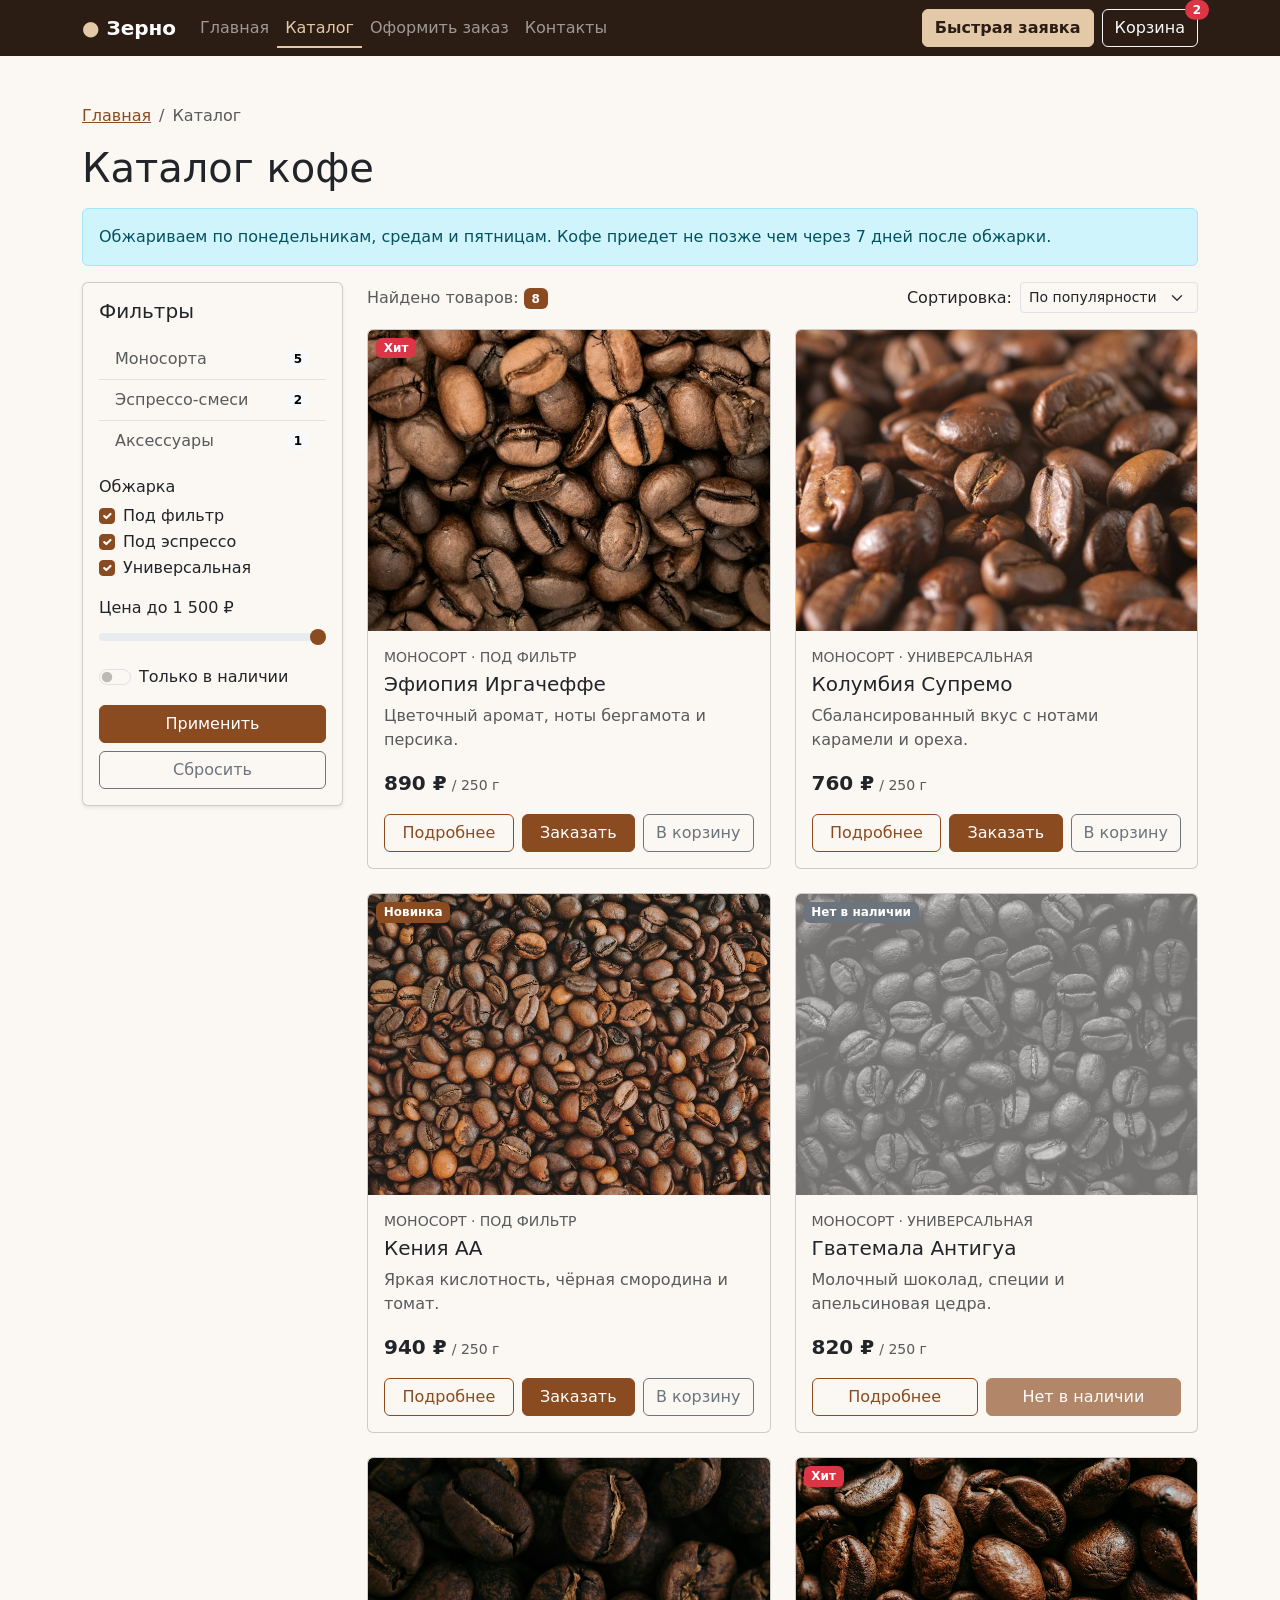
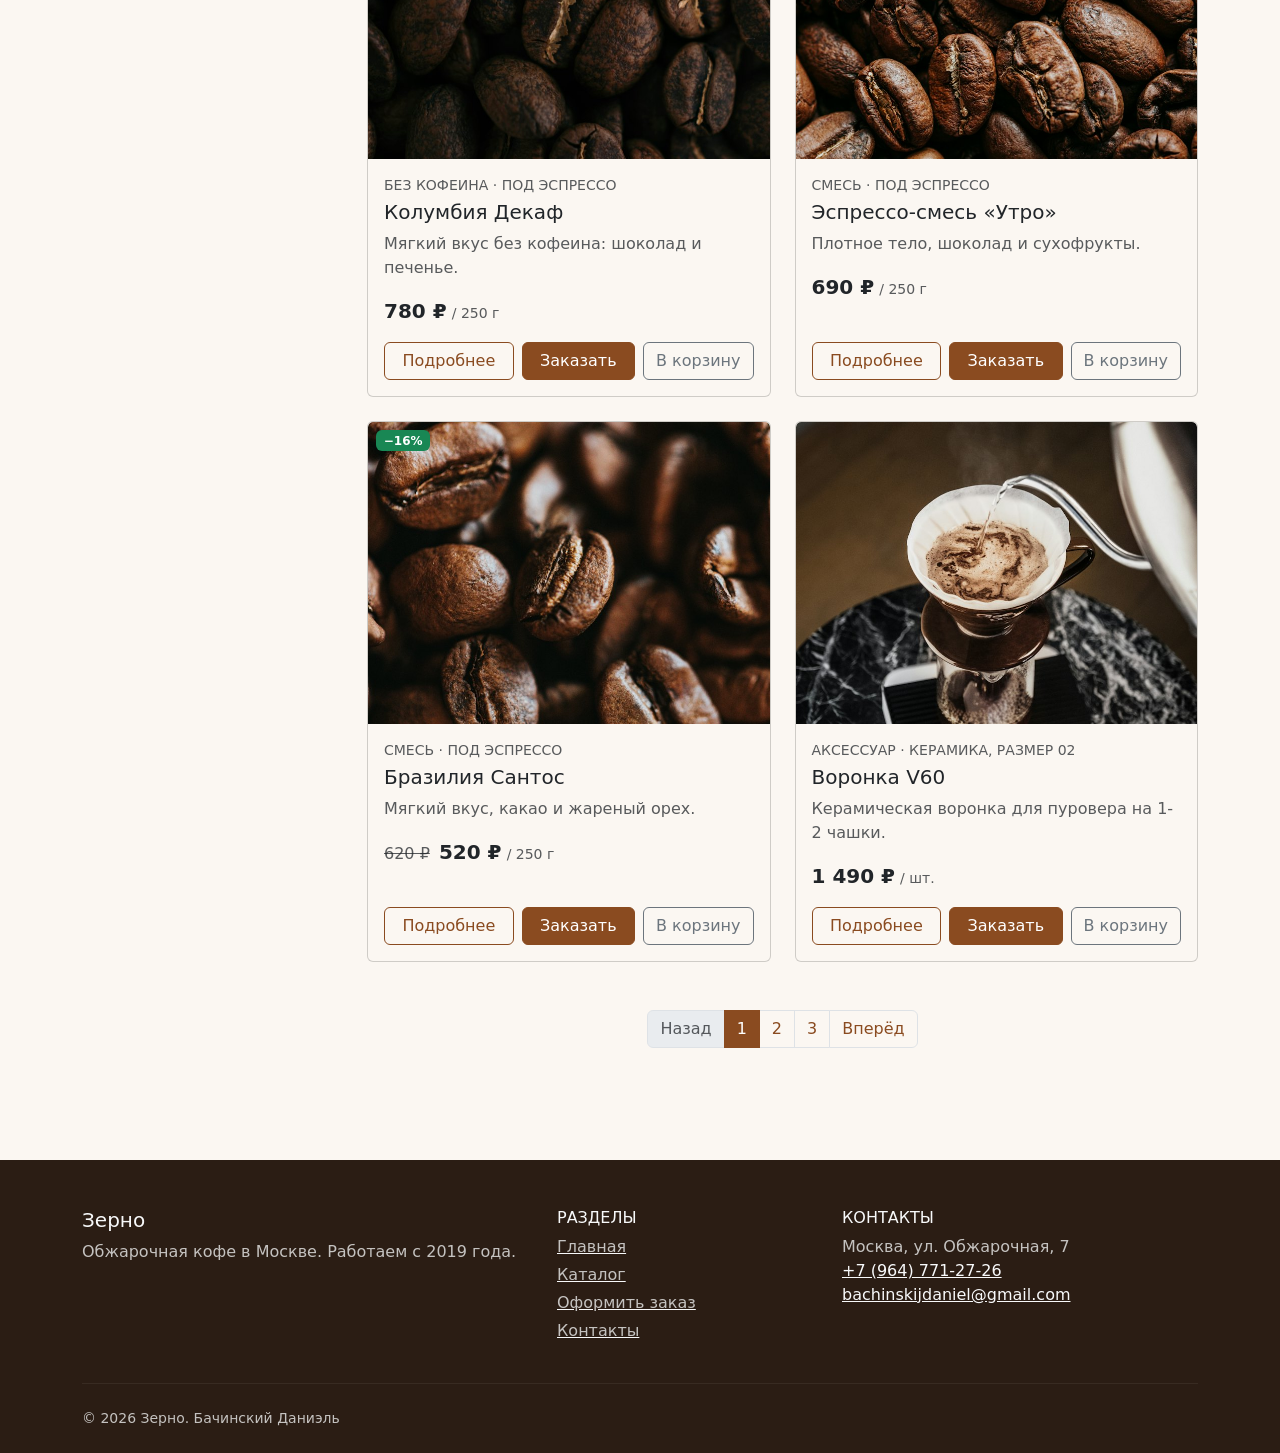
==== commit 820fbb1a: "fix: update contacts and footer" ====
--- a/catalog.html
+++ b/catalog.html
@@ -267,15 +267,15 @@
         </div>
         <div class="col-6 col-md-4">
           <h2 class="h6 text-uppercase">Контакты</h2>
-          <address class="mb-0 text-light text-opacity-75">
+          <address class="mb-0 text-light text-opacity-75 text-break">
             Москва, ул. Обжарочная, 7<br>
-            <a class="link-light" href="tel:+74950000000">+7 (495) 000-00-00</a><br>
-            <a class="link-light" href="mailto:hello@zerno.example">hello@zerno.example</a>
+            <a class="link-light" href="tel:+79647712726">+7 (964) 771-27-26</a><br>
+            <a class="link-light" href="mailto:bachinskijdaniel@gmail.com">bachinskijdaniel@gmail.com</a>
           </address>
         </div>
       </div>
       <hr class="border-light border-opacity-25 my-4">
-      <p class="small text-light text-opacity-75 mb-0">&copy; 2026 Зерно. Учебный проект, КР №2 (Bootstrap).</p>
+      <p class="small text-light text-opacity-75 mb-0">&copy; 2026 Зерно. Бачинский Даниэль</p>
     </div>
   </footer>
 
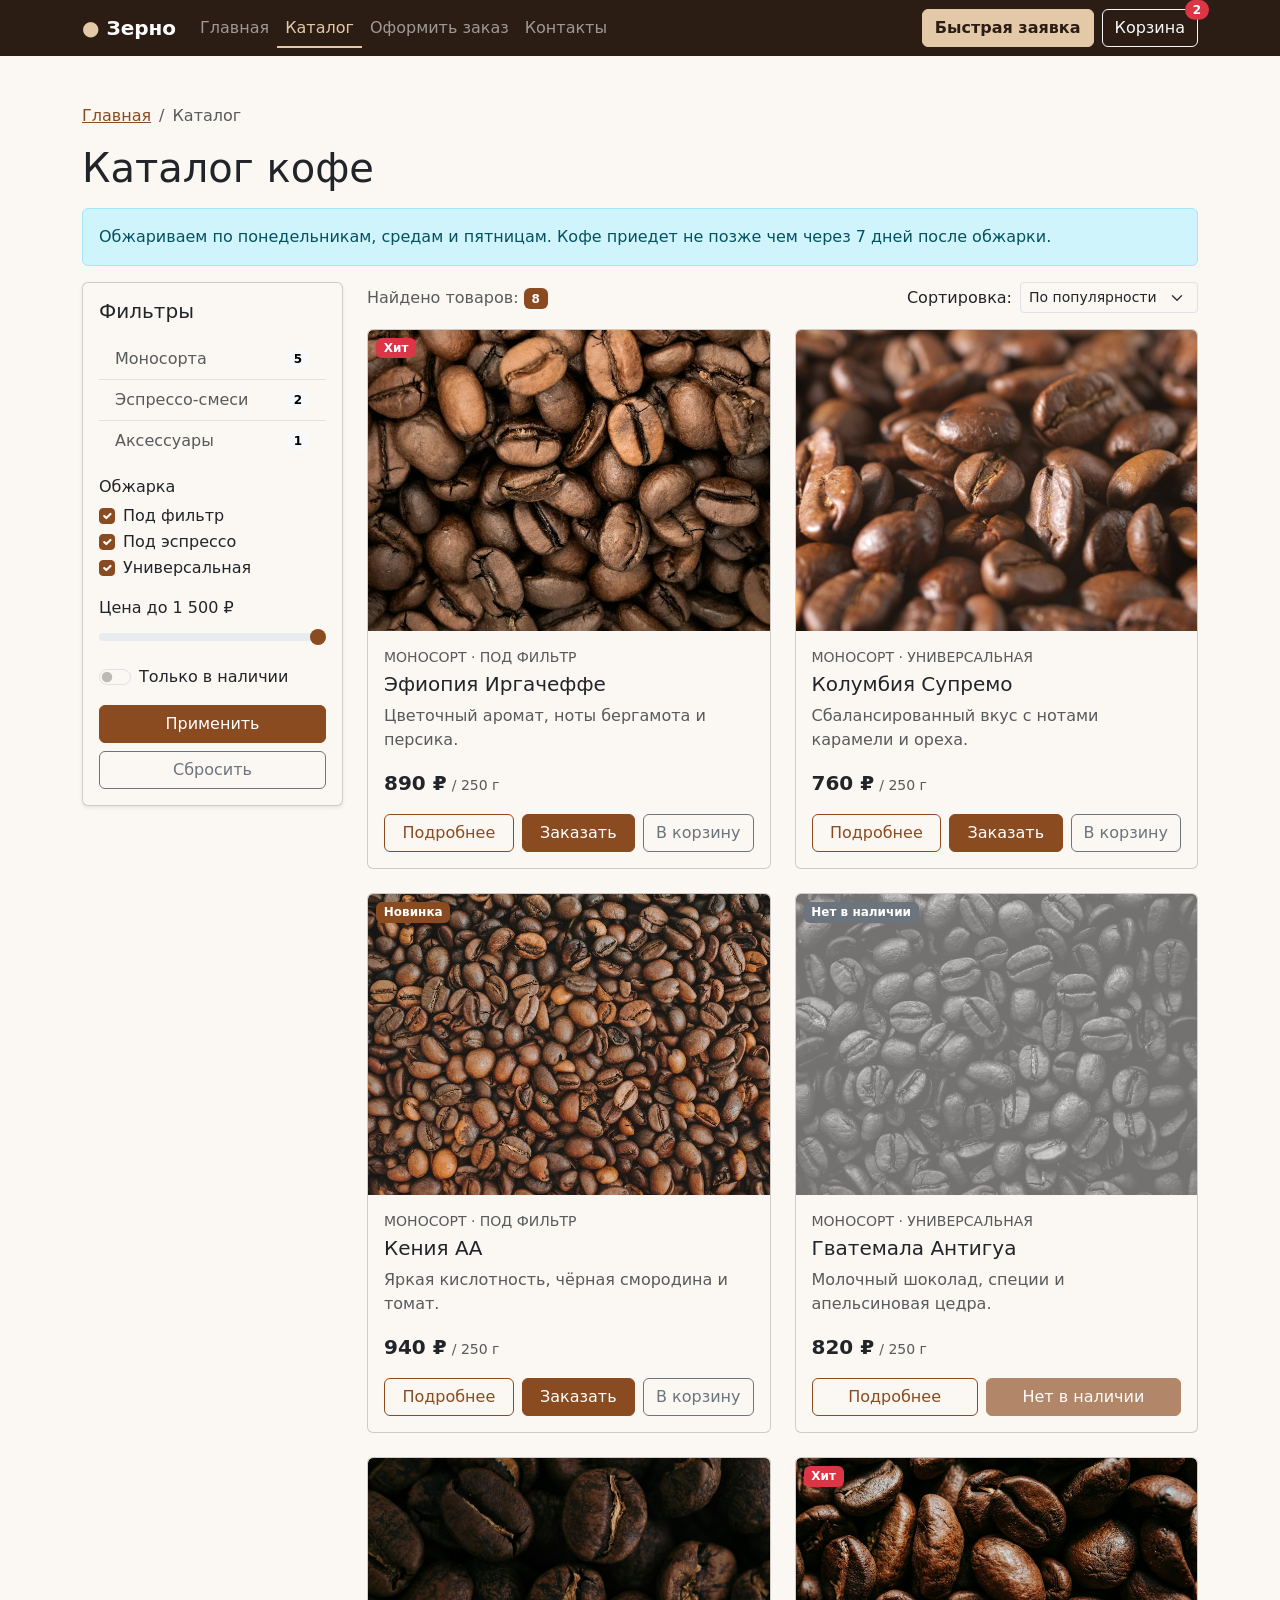
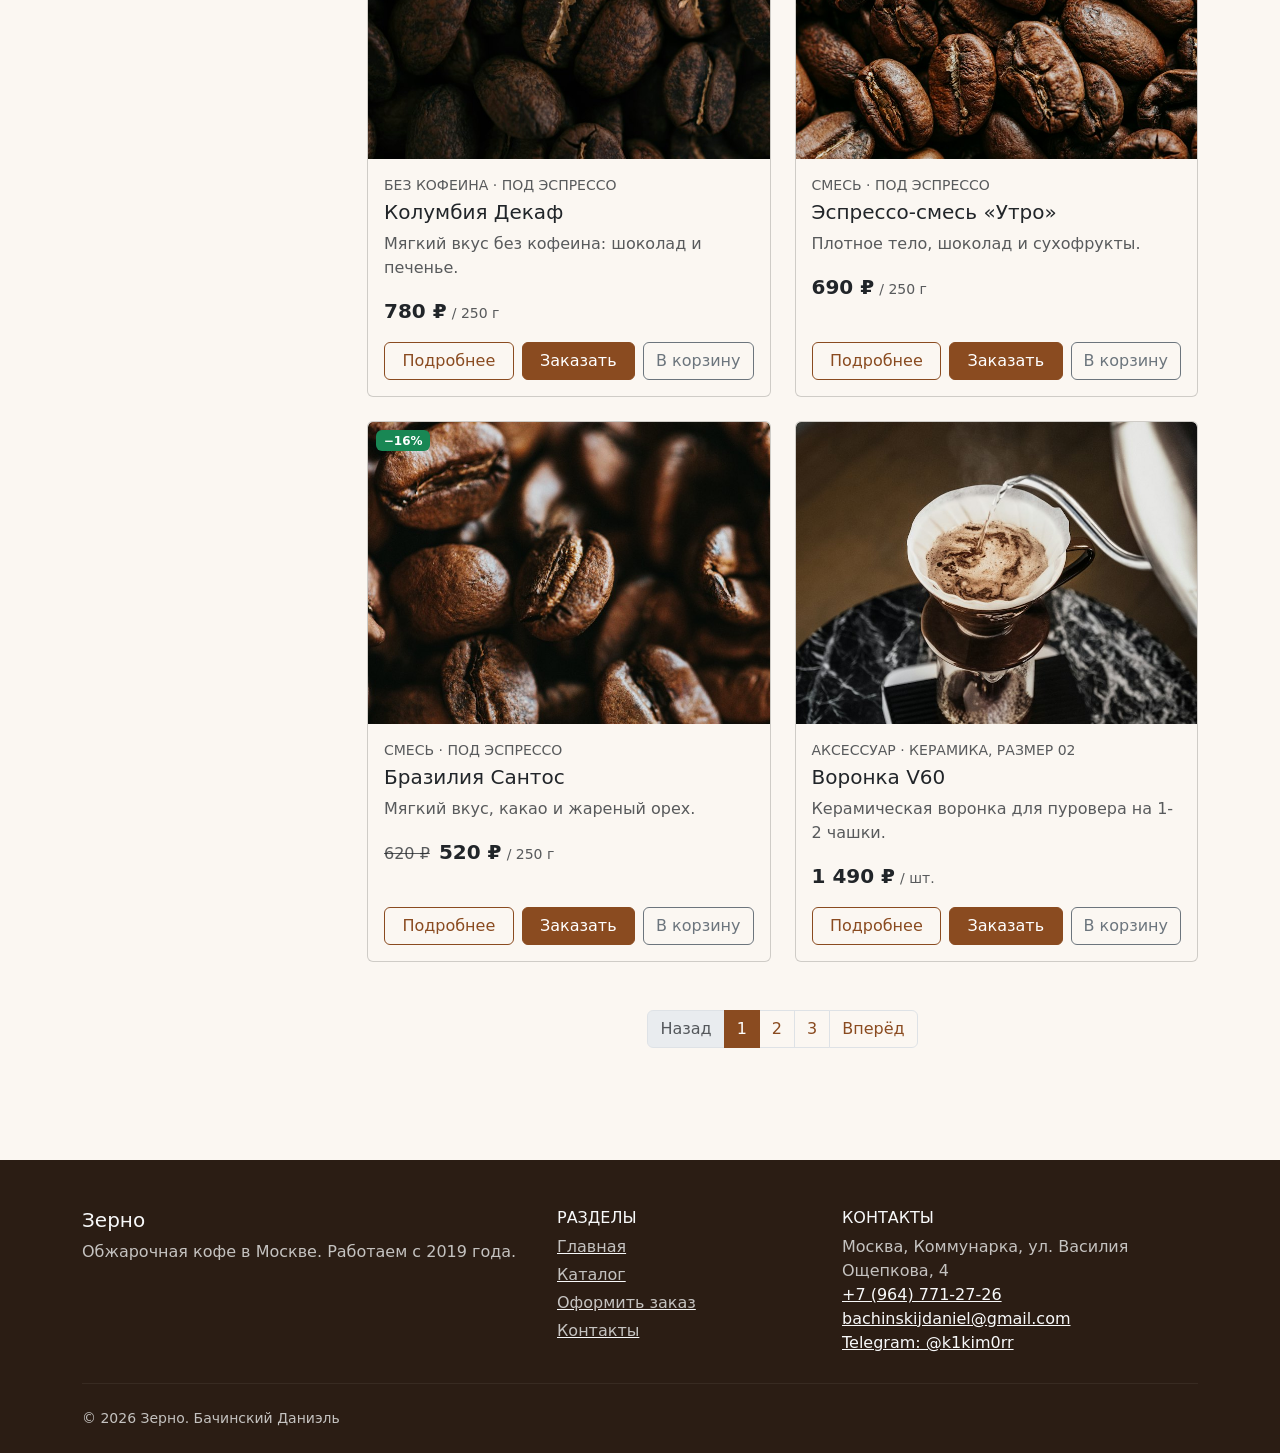
==== commit 5407310a: "feat: add favicon, Telegram link and new address" ====
--- a/catalog.html
+++ b/catalog.html
@@ -7,6 +7,9 @@
   <meta name="description" content="Каталог кофе свежей обжарки на Bootstrap: моносорта, эспрессо-смеси и аксессуары.">
   <link rel="stylesheet" href="vendor/bootstrap/css/bootstrap.min.css">
   <link rel="stylesheet" href="css/custom.css">
+  <link rel="icon" href="images/favicon.svg" type="image/svg+xml">
+  <link rel="icon" href="images/favicon.png" type="image/png" sizes="64x64">
+  <link rel="apple-touch-icon" href="images/favicon.png">
 </head>
 <body>
   <nav class="navbar navbar-expand-lg navbar-dark bg-coffee sticky-top">
@@ -268,9 +271,10 @@
         <div class="col-6 col-md-4">
           <h2 class="h6 text-uppercase">Контакты</h2>
           <address class="mb-0 text-light text-opacity-75 text-break">
-            Москва, ул. Обжарочная, 7<br>
+            Москва, Коммунарка, ул. Василия Ощепкова, 4<br>
             <a class="link-light" href="tel:+79647712726">+7 (964) 771-27-26</a><br>
-            <a class="link-light" href="mailto:bachinskijdaniel@gmail.com">bachinskijdaniel@gmail.com</a>
+            <a class="link-light" href="mailto:bachinskijdaniel@gmail.com">bachinskijdaniel@gmail.com</a><br>
+            <a class="link-light" href="https://t.me/k1kim0rr">Telegram: @k1kim0rr</a>
           </address>
         </div>
       </div>
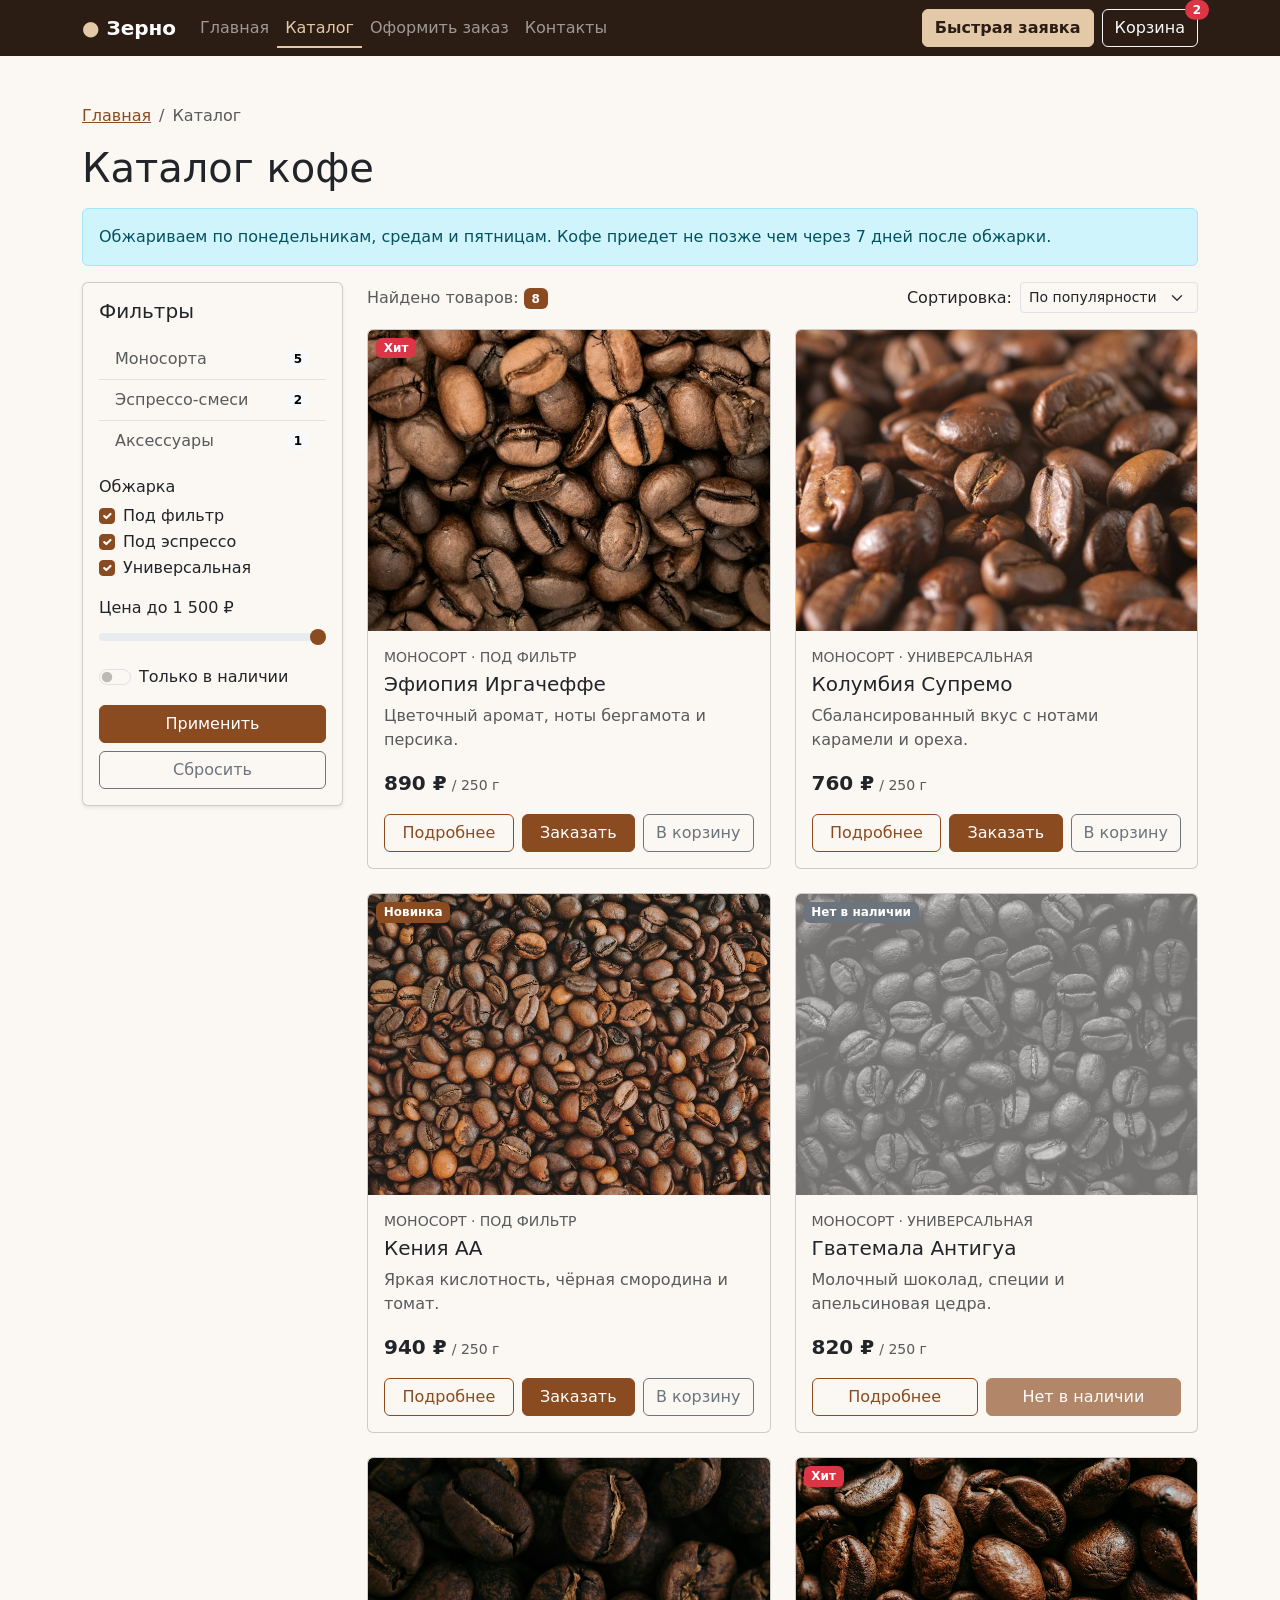
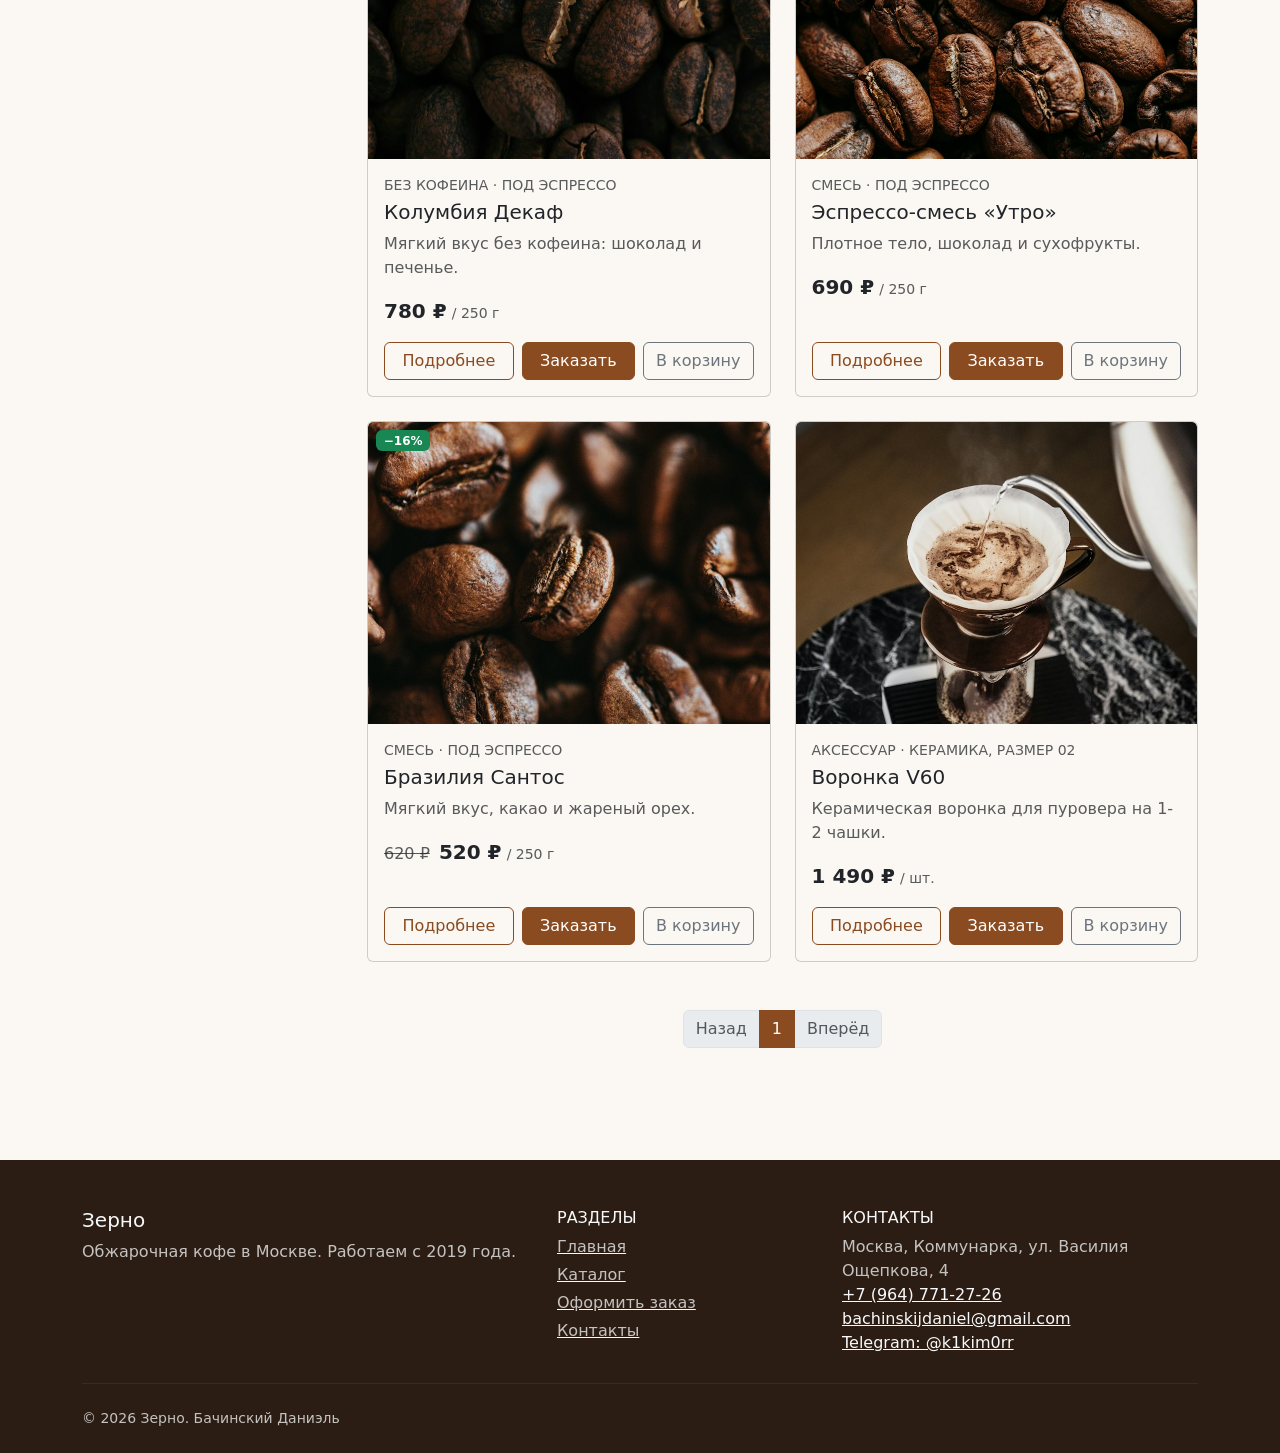
==== commit 24d2dd64: "fix: honest pagination, directions instead of map placeholder" ====
--- a/catalog.html
+++ b/catalog.html
@@ -243,9 +243,7 @@
             <ul class="pagination justify-content-center">
               <li class="page-item disabled"><span class="page-link">Назад</span></li>
               <li class="page-item active" aria-current="page"><span class="page-link">1</span></li>
-              <li class="page-item"><a class="page-link" href="#">2</a></li>
-              <li class="page-item"><a class="page-link" href="#">3</a></li>
-              <li class="page-item"><a class="page-link" href="#">Вперёд</a></li>
+              <li class="page-item disabled"><span class="page-link">Вперёд</span></li>
             </ul>
           </nav>
         </div>
--- a/css/custom.css
+++ b/css/custom.css
@@ -158,22 +158,14 @@
 }
 
 /* 9. Страница заказа и контакты */
-.progress-coffee {
-  background-color: var(--brand-primary);
-}
-
 .order-summary {
   position: sticky;
   top: 5.5rem;
 }
 
-.map-placeholder {
-  min-height: 280px;
-  background-color: #f1e3d3;
-  background-image:
-    linear-gradient(90deg, rgba(255, 255, 255, 0.7) 2px, transparent 2px),
-    linear-gradient(rgba(255, 255, 255, 0.7) 2px, transparent 2px);
-  background-size: 48px 48px;
+.contacts-photo {
+  height: 220px;
+  object-fit: cover;
 }
 
 /* 10. Уменьшение анимаций по настройке системы */
